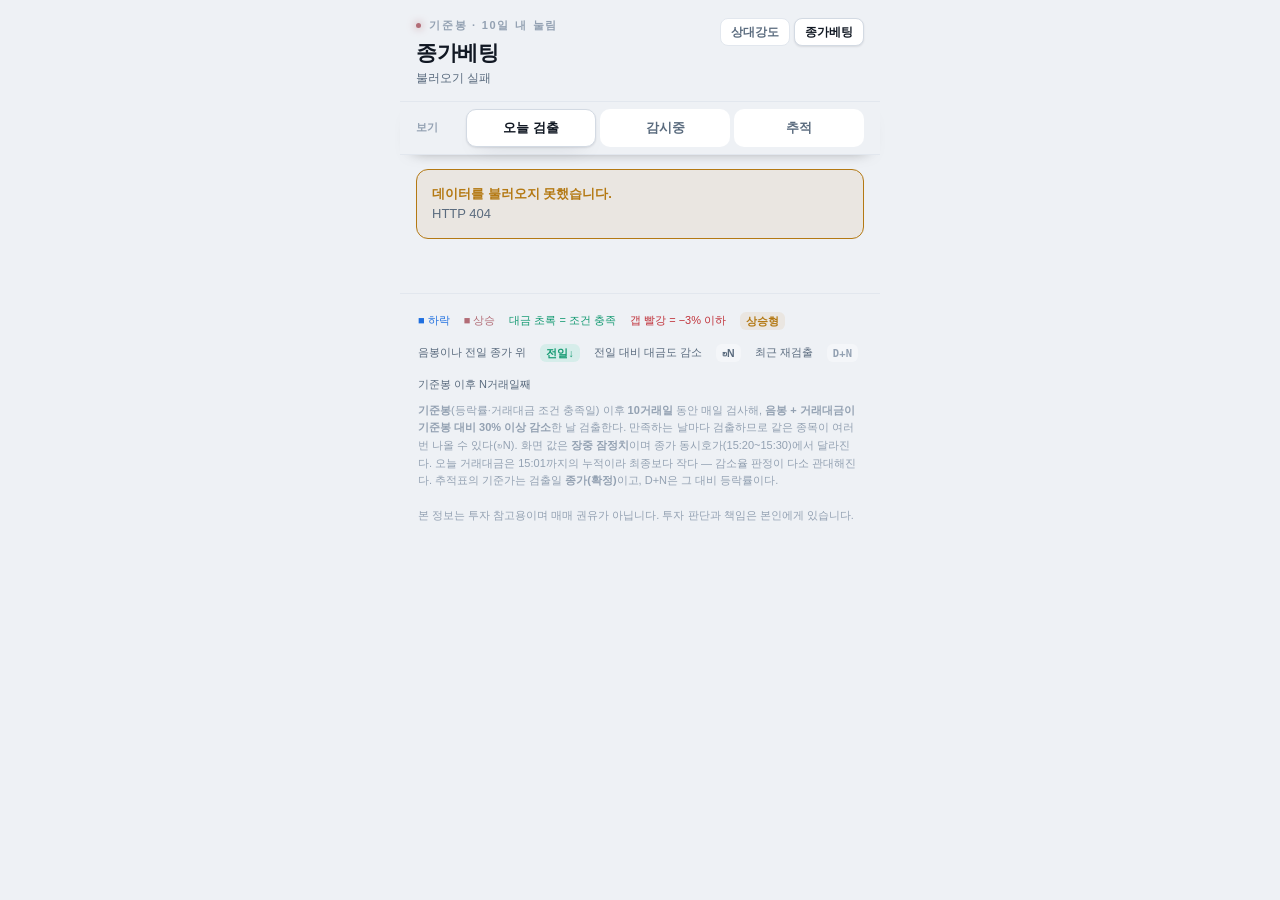
==== eunhaengnamu.html @ 90ac6cd5 "add eunhaengnamu (jongbae) page closing-bet screener dashboard: base candle -> 10-trading-day pullba" ====
<!doctype html>
<html lang="ko">
<head>
<meta charset="utf-8">
<meta name="viewport" content="width=device-width,initial-scale=1,viewport-fit=cover">
<meta name="color-scheme" content="dark light">
<title>종가베팅</title>
<link rel="icon" href="data:image/svg+xml,<svg xmlns=%22http://www.w3.org/2000/svg%22 viewBox=%220 0 100 100%22><text y=%22.9em%22 font-size=%2290%22>🌳</text></svg>">
<!-- style.css 는 상대강도와 공유하는 기본 테마 — 읽기만 하고 수정하지 않는다.
     이 페이지 전용 규칙은 eunhaengnamu.css 에만 넣는다 (완전 독립 원칙). -->
<link rel="stylesheet" href="style.css">
<link rel="stylesheet" href="eunhaengnamu.css">
</head>
<body>
<div class="wrap">
  <header>
    <div class="hrow">
      <div class="htitle">
        <div class="eyebrow"><span class="dot"></span>기준봉 · 10일 내 눌림</div>
        <h1>종가베팅</h1>
        <div class="meta" id="meta">불러오는 중…</div>
      </div>
      <nav class="pagenav" aria-label="페이지 선택">
        <a href="./">상대강도</a>
        <a class="on" href="./eunhaengnamu.html" aria-current="page">종가베팅</a>
      </nav>
    </div>
    <div class="prov" id="prov" hidden></div>
    <div class="stats" id="stats"></div>
  </header>

  <div class="controls">
    <div class="seg" id="tabSeg" role="tablist">
      <span class="glabel">보기</span>
      <button type="button" data-tab="picks" aria-selected="true">오늘 검출</button>
      <button type="button" data-tab="watch" aria-selected="false">감시중</button>
      <button type="button" data-tab="track" aria-selected="false">추적</button>
    </div>
  </div>

  <main>
    <div class="notice" id="notice" hidden></div>
    <div class="lead" id="lead" hidden></div>
    <ul id="list"></ul>
    <div id="watchWrap" hidden>
      <div class="lead" id="watchLead"></div>
      <ul id="watchList"></ul>
    </div>
    <div id="trackWrap" hidden>
      <div class="lead" id="trackLead"></div>
      <div class="tscroll"><table class="track" id="track"></table></div>
    </div>
  </main>

  <footer>
    <div class="leg">
      <span style="color:var(--down)">■ 하락</span>
      <span style="color:var(--up)">■ 상승</span>
      <span style="color:var(--new)">대금 초록 = 조건 충족</span>
      <span style="color:var(--loss)">갭 빨강 = −3% 이하</span>
      <span class="chip rb">상승형</span> 음봉이나 전일 종가 위
      <span class="chip pv">전일↓</span> 전일 대비 대금도 감소
      <span class="chip rep">↻N</span> 최근 재검출
      <span class="chip dn">D+N</span> 기준봉 이후 N거래일째
    </div>
    <b>기준봉</b>(등락률·거래대금 조건 충족일) 이후 <b>10거래일</b> 동안 매일 검사해,
    <b>음봉 + 거래대금이 기준봉 대비 30% 이상 감소</b>한 날 검출한다. 만족하는 날마다
    검출하므로 같은 종목이 여러 번 나올 수 있다(↻N).
    화면 값은 <b>장중 잠정치</b>이며 종가 동시호가(15:20~15:30)에서 달라진다.
    오늘 거래대금은 15:01까지의 누적이라 최종보다 작다 — 감소율 판정이 다소 관대해진다.
    추적표의 기준가는 검출일 <b>종가(확정)</b>이고, D+N은 그 대비 등락률이다.
    <br><br>본 정보는 투자 참고용이며 매매 권유가 아닙니다. 투자 판단과 책임은 본인에게 있습니다.
  </footer>
</div>
<script src="eunhaengnamu.js"></script>
</body>
</html>
---- style.css ----
/* 코스피200 상대강도 대시보드 — 모바일 우선, 다크 기본·라이트 자동 */
:root{
  --bg:#0e1218; --surface:#161c25; --surface-2:#1e2733; --raised:#232e3c;
  --border:#26303d; --border-2:#313e4f;
  --text:#e7edf5; --dim:#94a3b6; --faint:#5f6f82;
  --up:#d69ba1; --up-dim:#d69ba130; --up-track:#d69ba122;
  --down:#3b93ff; --down-dim:#3b93ff33; --down-track:#3b93ff24;
  --gold:#e3a63c; --gold-dim:#e3a63c1f;
  --new:#2ecc9a;
  --loss:#e0565e; --loss-dim:#e0565e26;
  --shadow:0 1px 0 #ffffff08 inset, 0 8px 24px -12px #000000cc;
  --mono:"SF Mono",ui-monospace,"Menlo","Consolas",monospace;
  --sans:-apple-system,BlinkMacSystemFont,"Apple SD Gothic Neo","Malgun Gothic","Noto Sans KR","Segoe UI",sans-serif;
}
@media (prefers-color-scheme:light){
  :root{
    --bg:#eef1f5; --surface:#ffffff; --surface-2:#f4f6f9; --raised:#ffffff;
    --border:#e2e7ee; --border-2:#d3dae3;
    --text:#111823; --dim:#5a6b7e; --faint:#93a1b2;
    --up:#b26c76; --up-dim:#b26c7622; --up-track:#b26c761a;
    --down:#1f6fe0; --down-dim:#1f6fe022; --down-track:#1f6fe016;
    --gold:#b47913; --gold-dim:#b4791316;
    --new:#149a72;
    --loss:#c03038; --loss-dim:#c0303818;
    --shadow:0 1px 2px #1118231a, 0 10px 24px -14px #11182333;
  }
}
*{box-sizing:border-box;margin:0;padding:0}
body{background:var(--bg);color:var(--text);font-family:var(--sans);
  -webkit-font-smoothing:antialiased;line-height:1.4;
  font-variant-numeric:tabular-nums}
.num{font-variant-numeric:tabular-nums;font-feature-settings:"tnum" 1}
.wrap{max-width:480px;margin:0 auto;min-height:100vh;
  background:var(--bg);position:relative}
a{color:inherit;text-decoration:none}
[hidden]{display:none!important}

/* header */
header{background:var(--bg);
  padding:18px 16px 14px;border-bottom:1px solid var(--border)}
/* 제목(좌) + 페이지 전환(우) — 좌우 분할이라 링크가 늘어도 절대 겹치지 않는다 */
.hrow{display:flex;align-items:flex-start;gap:10px}
.htitle{flex:1;min-width:0}
/* 페이지 전환 — 링크가 늘면 우측에서 줄바꿈되며 아래로 자란다 */
.pagenav{flex:none;display:flex;flex-wrap:wrap;justify-content:flex-end;gap:4px;
  max-width:50%}
.pagenav a{font-size:11.5px;font-weight:700;padding:5px 10px;border-radius:8px;
  border:1px solid var(--border);background:var(--surface);color:var(--dim);
  white-space:nowrap;transition:background .12s,color .12s,border-color .12s}
.pagenav a:hover{background:var(--raised);color:var(--text)}
.pagenav a.on{background:var(--raised);color:var(--text);border-color:var(--border-2);
  box-shadow:var(--shadow)}
.pagenav a:focus-visible{outline:2px solid var(--gold);outline-offset:2px}
.eyebrow{font-size:11px;letter-spacing:.16em;text-transform:uppercase;
  color:var(--faint);font-weight:700;display:flex;gap:8px;align-items:center}
.eyebrow .dot{width:5px;height:5px;border-radius:50%;background:var(--up);
  box-shadow:0 0 8px var(--up)}
h1{font-size:21px;font-weight:800;letter-spacing:-.02em;margin:5px 0 2px}
.meta{font-size:12px;color:var(--dim)}
.stats{display:grid;grid-template-columns:repeat(auto-fit,minmax(0,1fr));
  gap:6px;margin-top:13px}  /* 창 개수만큼 균등 분할 — 항상 1줄 (3창 대응) */
.stats:empty{display:none}
.stat{background:var(--surface);border:1px solid var(--border);
  border-radius:12px;padding:9px 10px;position:relative;overflow:hidden}
.stat .k{font-size:10.5px;color:var(--dim);font-weight:600;letter-spacing:.02em;
  white-space:nowrap;overflow:hidden;text-overflow:ellipsis}
.stat .v{font-size:19px;font-weight:800;letter-spacing:-.02em;margin-top:2px;
  white-space:nowrap}
.stat .cap{font-size:10px;color:var(--faint);margin-top:1px;white-space:nowrap;
  overflow:hidden;text-overflow:ellipsis}
.stat.down .v{color:var(--down)} .stat.up .v{color:var(--up)}

/* controls — 헤더는 스크롤되고 버튼은 상단 고정 */
.controls{position:sticky;top:0;z-index:16;background:var(--bg);
  border-bottom:1px solid var(--border);
  box-shadow:0 8px 16px -14px #00000099;padding-bottom:7px}
.seg{display:flex;gap:4px;padding:7px 16px 0;align-items:center}
.seg .glabel{flex:0 0 46px;font-size:10.5px;font-weight:700;color:var(--faint);
  letter-spacing:.02em}
.seg button{flex:1;appearance:none;border:1px solid transparent;
  background:var(--surface);color:var(--dim);font-family:inherit;
  font-size:13px;font-weight:700;padding:9px 4px;border-radius:10px;
  cursor:pointer;transition:background .15s,color .15s,border-color .15s}
.seg.dir button[aria-selected="true"]{background:var(--raised)}
.seg.dir button[data-d="강세"][aria-selected="true"]{color:var(--up);border-color:var(--up-dim)}
.seg.dir button[data-d="약세"][aria-selected="true"]{color:var(--down);border-color:var(--down-dim)}
.seg button[aria-selected="true"]{background:var(--raised);color:var(--text);
  border-color:var(--border-2);box-shadow:var(--shadow)}

/* 상태 안내 (휴장·지연·오류·로딩 실패) */
.notice{margin:14px 16px;padding:14px 15px;border:1px solid var(--border);
  border-radius:12px;background:var(--surface);color:var(--dim);
  font-size:13px;line-height:1.55}
.notice b{color:var(--text)}
.notice.warn{border-color:var(--gold);background:var(--gold-dim)}
.notice.warn b{color:var(--gold)}

/* list — 시세표형 줄 리스트 (카드 없음, 얇은 구분선) */
main{padding:0 0 40px}
.lead{display:flex;justify-content:space-between;align-items:baseline;gap:8px;
  padding:11px 16px 9px;color:var(--dim);font-size:12px;
  background:var(--surface-2);border-bottom:1px solid var(--border)}
.lead b{color:var(--text);font-weight:700;font-size:13px}
.lead .hint{font-size:10.5px;color:var(--faint);text-align:right;flex:none}
.sortbar{display:flex;gap:5px;align-items:center;padding:8px 16px;
  border-bottom:1px solid var(--border)}
.sortbar:empty{display:none}
.sortbar .lab{color:var(--faint);font-weight:700;font-size:11px;margin-right:2px}
.sortbar button{appearance:none;border:1px solid var(--border);background:var(--surface);
  color:var(--dim);font-family:inherit;font-size:11.5px;font-weight:700;
  padding:5px 11px;border-radius:8px;cursor:pointer;transition:background .12s,color .12s}
.sortbar button[aria-selected="true"]{background:var(--raised);color:var(--text);
  border-color:var(--border-2)}
ul{list-style:none;display:block}
.row{display:block;padding:9px 16px 8px;position:relative;
  border-bottom:1px solid var(--border);transition:background .12s}
.row:hover,.row:active{background:var(--surface)}
.row .top{display:flex;align-items:center;gap:9px}
.rank{font-family:var(--mono);font-size:12px;color:var(--faint);
  font-weight:600;width:18px;text-align:right;flex:none}
.rank.tier{color:var(--gold)}
.name{font-weight:700;font-size:15px;letter-spacing:-.01em;
  overflow:hidden;text-overflow:ellipsis;white-space:nowrap;flex:1;min-width:0}
.name .code{font-family:var(--mono);font-size:11px;color:var(--faint);
  font-weight:500;margin-left:5px}
.chips{display:flex;gap:4px;flex:none}
.chip{font-size:10.5px;font-weight:700;padding:2px 6px;border-radius:6px;
  letter-spacing:.01em;white-space:nowrap;line-height:1.35}
.chip.fire{background:var(--gold-dim);color:var(--gold)}
.chip.v{background:var(--surface-2);color:var(--dim)}
.chip.star{background:var(--surface-2);color:var(--gold)}
.chip.new{background:#2ecc9a1f;color:var(--new)}
.chip.loss{background:var(--loss-dim);color:var(--loss)}
.metrics{display:flex;align-items:baseline;gap:12px;margin:5px 0 3px;
  padding-left:27px}
.rs{font-size:18px;font-weight:800;letter-spacing:-.02em;font-variant-numeric:tabular-nums}
.rs.p{color:var(--up)} .rs.n{color:var(--down)} .rs.none{color:var(--faint)}
.rs .u{font-size:11px;font-weight:600;color:var(--faint);margin-left:1px}
.sub2{font-size:12px;color:var(--dim);font-variant-numeric:tabular-nums}
/* 재무 서브라인 (2026-07-23) — 흐린 소형, 신고가 근접(-5% 이내)은 금색 */
.fund{display:flex;gap:10px;padding-left:27px;margin:2px 0 3px;
  font-size:11px;color:var(--faint);font-variant-numeric:tabular-nums;white-space:nowrap}
.fund b{font-weight:600;color:var(--dim)}
.fund .hot{color:var(--gold);font-weight:700}
.fund .neg{color:var(--loss);font-weight:600}
.bar{height:3px;border-radius:2px;margin:5px 0 0 27px;overflow:hidden;
  background:var(--surface-2)}
.bar i{display:block;height:100%;border-radius:2px}
.bar i.p{background:linear-gradient(90deg,var(--up-track),var(--up))}
.bar i.n{background:linear-gradient(90deg,var(--down-track),var(--down))}
.bar i.g{background:linear-gradient(90deg,var(--gold-dim),var(--gold))}
/* tier row — 거래대금·일자·돌파 고정 컬럼 정렬 */
.top .rs{flex:none;font-size:14px}
.tierrow .big{font-size:16px;font-weight:800;color:var(--gold);
  letter-spacing:-.02em;white-space:nowrap}
.tierrow .metrics{display:grid;grid-template-columns:116px 66px auto;
  column-gap:8px;align-items:baseline;padding-left:27px;margin:4px 0 3px}
.tierrow .metrics .sub2{white-space:nowrap;overflow:hidden;text-overflow:ellipsis}
.brk{color:var(--gold);font-weight:700}
.empty{text-align:center;color:var(--faint);padding:28px;font-size:13px}

footer{padding:18px 18px calc(24px + env(safe-area-inset-bottom));
  color:var(--faint);font-size:11px;line-height:1.6;border-top:1px solid var(--border)}
footer .leg{display:flex;gap:14px;flex-wrap:wrap;margin-bottom:8px;color:var(--dim)}
footer .leg span{white-space:nowrap}
@media (prefers-reduced-motion:reduce){*{transition:none!important}}
---- eunhaengnamu.css ----
/* 종가베팅 전용 규칙.
   style.css(상대강도와 공유하는 기본 테마)는 수정하지 않는다 — 완전 독립 원칙.
   여기에는 style.css 에 없는 것만 넣는다. */

/* 잠정 배지 — 종가 미확정 상태가 화면에서 사라지면 안 된다 (상시 노출) */
.prov{margin-top:10px;padding:7px 10px;border-radius:9px;font-size:11.5px;
  font-weight:700;letter-spacing:.01em;
  background:var(--gold-dim);color:var(--gold);border:1px solid var(--gold);
  display:flex;align-items:center;gap:6px}

/* 경고 줄 (순위 커트라인 초과, 네이버 불일치 등) */
.warns{margin:12px 16px 0;display:flex;flex-direction:column;gap:6px}
.warns:empty{display:none}
.warns div{font-size:11.5px;font-weight:600;padding:8px 11px;border-radius:9px;
  background:var(--loss-dim);color:var(--loss);border:1px solid var(--loss)}

/* 검출 행 — style.css 의 .row/.metrics 위에 얹는 서브라인 */
.dline{display:flex;gap:11px;padding-left:27px;margin:3px 0 2px;
  font-size:11.5px;color:var(--faint);font-variant-numeric:tabular-nums;
  white-space:nowrap;flex-wrap:wrap}
.dline b{font-weight:600;color:var(--dim)}
.dline .good{color:var(--new);font-weight:700}   /* 거래량 절반 이하 = 좋은 눌림 */
.dline .bad{color:var(--loss);font-weight:700}   /* 갭 −3% 이하 = 모르는 악재 의심 */

.chip.rb{background:var(--gold-dim);color:var(--gold)}   /* 상승형 음봉 */
.chip.rep{background:var(--surface-2);color:var(--dim)}  /* 재검출 */
.chip.pv{background:#2ecc9a1f;color:var(--new)}          /* 전일 대비도 감소 */
.chip.dn{background:var(--surface-2);color:var(--faint);font-family:var(--mono)}

/* 거래대금 감소 — 이 프로그램의 핵심 축이라 크게 보여준다 */
.vline{display:flex;align-items:baseline;gap:8px;padding-left:27px;margin:4px 0 2px;
  font-variant-numeric:tabular-nums}
.vline .big{font-size:15px;font-weight:800;letter-spacing:-.02em;color:var(--new)}
.vline .big.miss{color:var(--faint)}
.vline .cap{font-size:11.5px;color:var(--faint)}
.vline .cap b{font-weight:600;color:var(--dim)}

/* 감시중 행 — 아직 조건을 못 맞춘 종목 */
.wrow{display:block;padding:9px 16px 8px;border-bottom:1px solid var(--border)}
.wrow:hover{background:var(--surface)}
.wrow .top{display:flex;align-items:center;gap:9px}
.wrow .miss{display:flex;gap:4px;flex-wrap:wrap;padding-left:27px;margin-top:4px}
.wrow .miss span{font-size:10.5px;font-weight:700;padding:2px 7px;border-radius:6px;
  background:var(--loss-dim);color:var(--loss);white-space:nowrap}
.wrow .miss span.ok{background:#2ecc9a1f;color:var(--new)}

/* 추적 표 — 가로 스크롤은 표 자신에게만. 본문이 가로로 밀리면 안 된다. */
.tscroll{overflow-x:auto;-webkit-overflow-scrolling:touch;
  border-bottom:1px solid var(--border)}
table.track{border-collapse:collapse;font-size:11.5px;
  font-variant-numeric:tabular-nums;white-space:nowrap;min-width:100%}
table.track th,table.track td{padding:7px 9px;text-align:right;
  border-bottom:1px solid var(--border)}
table.track thead th{position:sticky;top:0;background:var(--surface-2);
  color:var(--faint);font-weight:700;font-size:10.5px;z-index:1}
table.track th.l,table.track td.l{text-align:left}
table.track td.nm{font-weight:700;color:var(--text);max-width:110px;
  overflow:hidden;text-overflow:ellipsis}
table.track td.nm .code{font-family:var(--mono);font-size:10px;color:var(--faint);
  font-weight:500;margin-left:4px}
table.track td.dt{font-family:var(--mono);color:var(--faint);font-size:10.5px}
table.track tbody tr:hover{background:var(--surface)}
table.track .p{color:var(--up);font-weight:700}
table.track .n{color:var(--down);font-weight:700}
table.track .z{color:var(--faint)}
/* 기준가·D+1 갭은 판단의 핵심이라 세로 구분선으로 묶어 준다 */
table.track .sep{border-left:1px solid var(--border-2)}
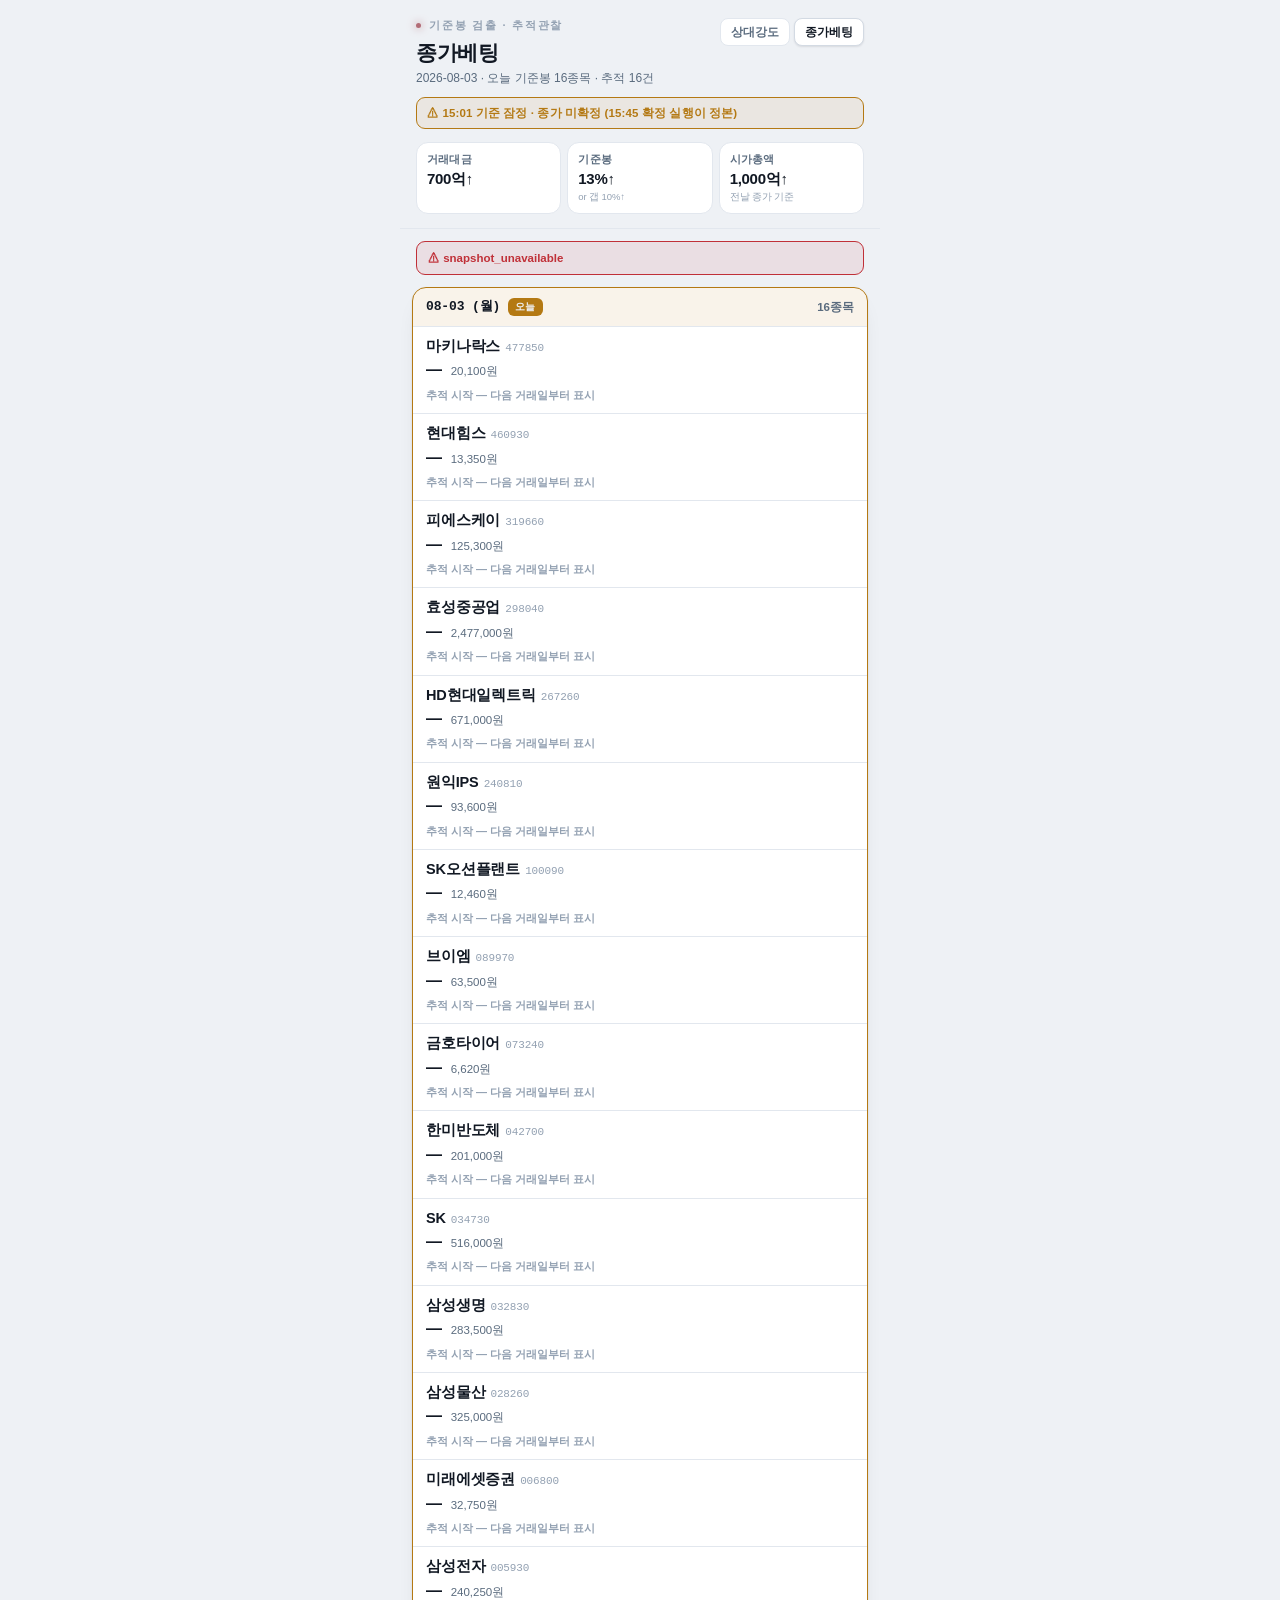
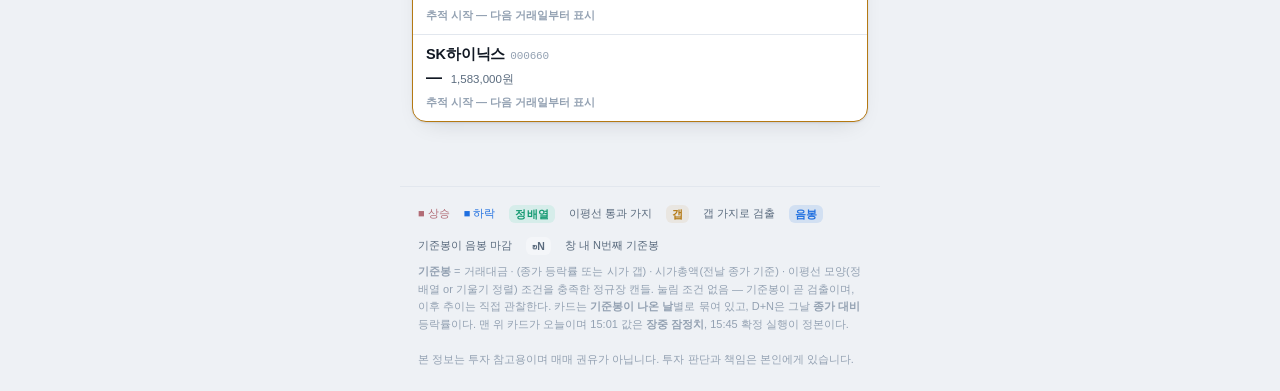
==== commit 801c386a: "feat(eunhaengnamu): v2 — date cards, no external links The screener dropped the pullback-watch stage" ====
--- a/eunhaengnamu.html
+++ b/eunhaengnamu.html
@@ -16,7 +16,7 @@
   <header>
     <div class="hrow">
       <div class="htitle">
-        <div class="eyebrow"><span class="dot"></span>기준봉 · 10일 내 눌림</div>
+        <div class="eyebrow"><span class="dot"></span>기준봉 검출 · 추적관찰</div>
         <h1>종가베팅</h1>
         <div class="meta" id="meta">불러오는 중…</div>
       </div>
@@ -29,46 +29,26 @@
     <div class="stats" id="stats"></div>
   </header>
 
-  <div class="controls">
-    <div class="seg" id="tabSeg" role="tablist">
-      <span class="glabel">보기</span>
-      <button type="button" data-tab="picks" aria-selected="true">오늘 검출</button>
-      <button type="button" data-tab="watch" aria-selected="false">감시중</button>
-      <button type="button" data-tab="track" aria-selected="false">추적</button>
-    </div>
-  </div>
-
   <main>
+    <div class="warns" id="warns"></div>
     <div class="notice" id="notice" hidden></div>
-    <div class="lead" id="lead" hidden></div>
-    <ul id="list"></ul>
-    <div id="watchWrap" hidden>
-      <div class="lead" id="watchLead"></div>
-      <ul id="watchList"></ul>
-    </div>
-    <div id="trackWrap" hidden>
-      <div class="lead" id="trackLead"></div>
-      <div class="tscroll"><table class="track" id="track"></table></div>
-    </div>
+    <div id="cards"></div>
   </main>
 
   <footer>
     <div class="leg">
+      <span style="color:var(--up)">■ 상승</span>
       <span style="color:var(--down)">■ 하락</span>
-      <span style="color:var(--up)">■ 상승</span>
-      <span style="color:var(--new)">대금 초록 = 조건 충족</span>
-      <span style="color:var(--loss)">갭 빨강 = −3% 이하</span>
-      <span class="chip rb">상승형</span> 음봉이나 전일 종가 위
-      <span class="chip pv">전일↓</span> 전일 대비 대금도 감소
-      <span class="chip rep">↻N</span> 최근 재검출
-      <span class="chip dn">D+N</span> 기준봉 이후 N거래일째
+      <span class="chip pv">정배열</span> 이평선 통과 가지
+      <span class="chip rb">갭</span> 갭 가지로 검출
+      <span class="chip dn">음봉</span> 기준봉이 음봉 마감
+      <span class="chip rep">↻N</span> 창 내 N번째 기준봉
     </div>
-    <b>기준봉</b>(등락률·거래대금 조건 충족일) 이후 <b>10거래일</b> 동안 매일 검사해,
-    <b>음봉 + 거래대금이 기준봉 대비 30% 이상 감소</b>한 날 검출한다. 만족하는 날마다
-    검출하므로 같은 종목이 여러 번 나올 수 있다(↻N).
-    화면 값은 <b>장중 잠정치</b>이며 종가 동시호가(15:20~15:30)에서 달라진다.
-    오늘 거래대금은 15:01까지의 누적이라 최종보다 작다 — 감소율 판정이 다소 관대해진다.
-    추적표의 기준가는 검출일 <b>종가(확정)</b>이고, D+N은 그 대비 등락률이다.
+    <b>기준봉</b> = 거래대금 · (종가 등락률 또는 시가 갭) · 시가총액(전날 종가 기준) ·
+    이평선 모양(정배열 or 기울기 정렬) 조건을 충족한 정규장 캔들.
+    눌림 조건 없음 — 기준봉이 곧 검출이며, 이후 추이는 직접 관찰한다.
+    카드는 <b>기준봉이 나온 날</b>별로 묶여 있고, D+N은 그날 <b>종가 대비</b> 등락률이다.
+    맨 위 카드가 오늘이며 15:01 값은 <b>장중 잠정치</b>, 15:45 확정 실행이 정본이다.
     <br><br>본 정보는 투자 참고용이며 매매 권유가 아닙니다. 투자 판단과 책임은 본인에게 있습니다.
   </footer>
 </div>
--- a/eunhaengnamu.css
+++ b/eunhaengnamu.css
@@ -1,67 +1,82 @@
-/* 종가베팅 전용 규칙.
+/* 종가베팅 전용 규칙 — v2 일자별 카드 (2026-08-09).
    style.css(상대강도와 공유하는 기본 테마)는 수정하지 않는다 — 완전 독립 원칙.
    여기에는 style.css 에 없는 것만 넣는다. */
 
-/* 잠정 배지 — 종가 미확정 상태가 화면에서 사라지면 안 된다 (상시 노출) */
+/* 잠정/확정 배지 — 종가 미확정 상태가 화면에서 사라지면 안 된다 (상시 노출) */
 .prov{margin-top:10px;padding:7px 10px;border-radius:9px;font-size:11.5px;
   font-weight:700;letter-spacing:.01em;
   background:var(--gold-dim);color:var(--gold);border:1px solid var(--gold);
   display:flex;align-items:center;gap:6px}
+/* 15:45 확정 실행 뒤에는 경고가 아니라 확정 표시로 바뀐다 */
+.prov.final{background:#2ecc9a1f;color:var(--new);border-color:var(--new)}
 
-/* 경고 줄 (순위 커트라인 초과, 네이버 불일치 등) */
+/* 조건 카드 — style.css 의 .stat .v 는 19px 숫자용이라 우리 문구엔 크다.
+   3칸 균등 분할이라 360px 화면에서 칸당 쓸 수 있는 폭이 85px 남짓인데
+   .stat 에 overflow:hidden, .v 에 nowrap 이 걸려 있어 넘치면 조용히 잘린다
+   (2026-08-03 실측). style.css 는 공유라 못 고치므로 여기서만 줄인다. */
+.stat .v{font-size:15px}
+.stat .cap{font-size:9.5px;letter-spacing:-.01em}
+@media (max-width:379px){
+  .stat{padding:8px 7px}
+  .stat .k{font-size:10px}
+  .stat .v{font-size:13.5px;letter-spacing:-.03em}
+}
+
+/* 경고 줄 (순위 조회 실패, 네이버 불일치 등) */
 .warns{margin:12px 16px 0;display:flex;flex-direction:column;gap:6px}
 .warns:empty{display:none}
 .warns div{font-size:11.5px;font-weight:600;padding:8px 11px;border-radius:9px;
   background:var(--loss-dim);color:var(--loss);border:1px solid var(--loss)}
 
-/* 검출 행 — style.css 의 .row/.metrics 위에 얹는 서브라인 */
-.dline{display:flex;gap:11px;padding-left:27px;margin:3px 0 2px;
-  font-size:11.5px;color:var(--faint);font-variant-numeric:tabular-nums;
-  white-space:nowrap;flex-wrap:wrap}
-.dline b{font-weight:600;color:var(--dim)}
-.dline .good{color:var(--new);font-weight:700}   /* 거래량 절반 이하 = 좋은 눌림 */
-.dline .bad{color:var(--loss);font-weight:700}   /* 갭 −3% 이하 = 모르는 악재 의심 */
+/* ── 일자별 카드 ──────────────────────────────────────────────────── */
+.daycard{margin:12px 12px 0;border:1px solid var(--border);border-radius:14px;
+  background:var(--surface);overflow:hidden;box-shadow:var(--shadow)}
+.daycard:last-child{margin-bottom:24px}
+/* 오늘 카드는 테두리로 구분 — 맨 위에 온다 */
+.daycard.today{border-color:var(--gold);background:var(--raised)}
 
-.chip.rb{background:var(--gold-dim);color:var(--gold)}   /* 상승형 음봉 */
-.chip.rep{background:var(--surface-2);color:var(--dim)}  /* 재검출 */
-.chip.pv{background:#2ecc9a1f;color:var(--new)}          /* 전일 대비도 감소 */
-.chip.dn{background:var(--surface-2);color:var(--faint);font-family:var(--mono)}
+.dhead{display:flex;align-items:center;gap:8px;padding:10px 13px;
+  background:var(--surface-2);border-bottom:1px solid var(--border)}
+.daycard.today .dhead{background:var(--gold-dim)}
+.dhead .ddate{font-family:var(--mono);font-size:13px;font-weight:700;
+  color:var(--text);letter-spacing:-.01em}
+.dhead .dtag{font-size:10px;font-weight:800;padding:2px 7px;border-radius:6px;
+  background:var(--gold);color:var(--bg);letter-spacing:.02em}
+.dhead .dcount{margin-left:auto;font-size:11.5px;font-weight:700;color:var(--dim)}
 
-/* 거래대금 감소 — 이 프로그램의 핵심 축이라 크게 보여준다 */
-.vline{display:flex;align-items:baseline;gap:8px;padding-left:27px;margin:4px 0 2px;
+.dlist{list-style:none;display:block}
+.drow{padding:9px 13px 10px;border-bottom:1px solid var(--border)}
+.drow:last-child{border-bottom:0}
+.drow .top{display:flex;align-items:center;gap:8px}
+.drow .name{font-weight:700;font-size:14.5px;letter-spacing:-.01em;flex:1;
+  min-width:0;overflow:hidden;text-overflow:ellipsis;white-space:nowrap}
+.drow .chips{display:flex;gap:4px;flex:none;flex-wrap:wrap;justify-content:flex-end}
+
+/* 기준봉 한 줄 — 등락률(큰 글씨) + 부가 지표 */
+.bline{display:flex;align-items:baseline;gap:9px;margin-top:3px;
   font-variant-numeric:tabular-nums}
-.vline .big{font-size:15px;font-weight:800;letter-spacing:-.02em;color:var(--new)}
-.vline .big.miss{color:var(--faint)}
-.vline .cap{font-size:11.5px;color:var(--faint)}
-.vline .cap b{font-weight:600;color:var(--dim)}
+.bline .rs{font-size:16px;font-weight:800;letter-spacing:-.02em;flex:none}
+.bline .sub2{font-size:11.5px;color:var(--dim);overflow:hidden;
+  text-overflow:ellipsis;white-space:nowrap}
 
-/* 감시중 행 — 아직 조건을 못 맞춘 종목 */
-.wrow{display:block;padding:9px 16px 8px;border-bottom:1px solid var(--border)}
-.wrow:hover{background:var(--surface)}
-.wrow .top{display:flex;align-items:center;gap:9px}
-.wrow .miss{display:flex;gap:4px;flex-wrap:wrap;padding-left:27px;margin-top:4px}
-.wrow .miss span{font-size:10.5px;font-weight:700;padding:2px 7px;border-radius:6px;
-  background:var(--loss-dim);color:var(--loss);white-space:nowrap}
-.wrow .miss span.ok{background:#2ecc9a1f;color:var(--new)}
+/* 이후 추이 — D+N 칩. 좁은 화면에서 줄바꿈되며 아래로 자란다 */
+.perf{display:flex;flex-wrap:wrap;gap:4px 6px;margin-top:6px;
+  font-variant-numeric:tabular-nums}
+.perf.none{font-size:11px;color:var(--faint);font-weight:600}
+.perf .pd{display:inline-flex;align-items:baseline;gap:3px;font-size:11px;
+  background:var(--surface-2);border-radius:6px;padding:2px 6px}
+.daycard.today .perf .pd{background:var(--surface)}
+.perf .pd i{font-style:normal;color:var(--faint);font-size:9.5px;font-weight:700}
+.perf .pd b{font-weight:700}
+.perf .pext{font-size:11px;color:var(--faint);margin-left:auto;
+  white-space:nowrap;align-self:center}
+.perf .p{color:var(--up)} .perf .n{color:var(--down)} .perf .z{color:var(--faint)}
 
-/* 추적 표 — 가로 스크롤은 표 자신에게만. 본문이 가로로 밀리면 안 된다. */
-.tscroll{overflow-x:auto;-webkit-overflow-scrolling:touch;
-  border-bottom:1px solid var(--border)}
-table.track{border-collapse:collapse;font-size:11.5px;
-  font-variant-numeric:tabular-nums;white-space:nowrap;min-width:100%}
-table.track th,table.track td{padding:7px 9px;text-align:right;
-  border-bottom:1px solid var(--border)}
-table.track thead th{position:sticky;top:0;background:var(--surface-2);
-  color:var(--faint);font-weight:700;font-size:10.5px;z-index:1}
-table.track th.l,table.track td.l{text-align:left}
-table.track td.nm{font-weight:700;color:var(--text);max-width:110px;
-  overflow:hidden;text-overflow:ellipsis}
-table.track td.nm .code{font-family:var(--mono);font-size:10px;color:var(--faint);
-  font-weight:500;margin-left:4px}
-table.track td.dt{font-family:var(--mono);color:var(--faint);font-size:10.5px}
-table.track tbody tr:hover{background:var(--surface)}
-table.track .p{color:var(--up);font-weight:700}
-table.track .n{color:var(--down);font-weight:700}
-table.track .z{color:var(--faint)}
-/* 기준가·D+1 갭은 판단의 핵심이라 세로 구분선으로 묶어 준다 */
-table.track .sep{border-left:1px solid var(--border-2)}
+/* 검출 배지 */
+.chip.pv{background:#2ecc9a1f;color:var(--new)}        /* 이평선 통과 가지 */
+.chip.rb{background:var(--gold-dim);color:var(--gold)} /* 갭 가지로 검출 */
+.chip.dn{background:var(--down-dim);color:var(--down)} /* 기준봉이 음봉 */
+.chip.rep{background:var(--surface-2);color:var(--dim)}
+
+.empty{text-align:center;color:var(--faint);padding:36px 24px;font-size:13px;
+  line-height:1.7}
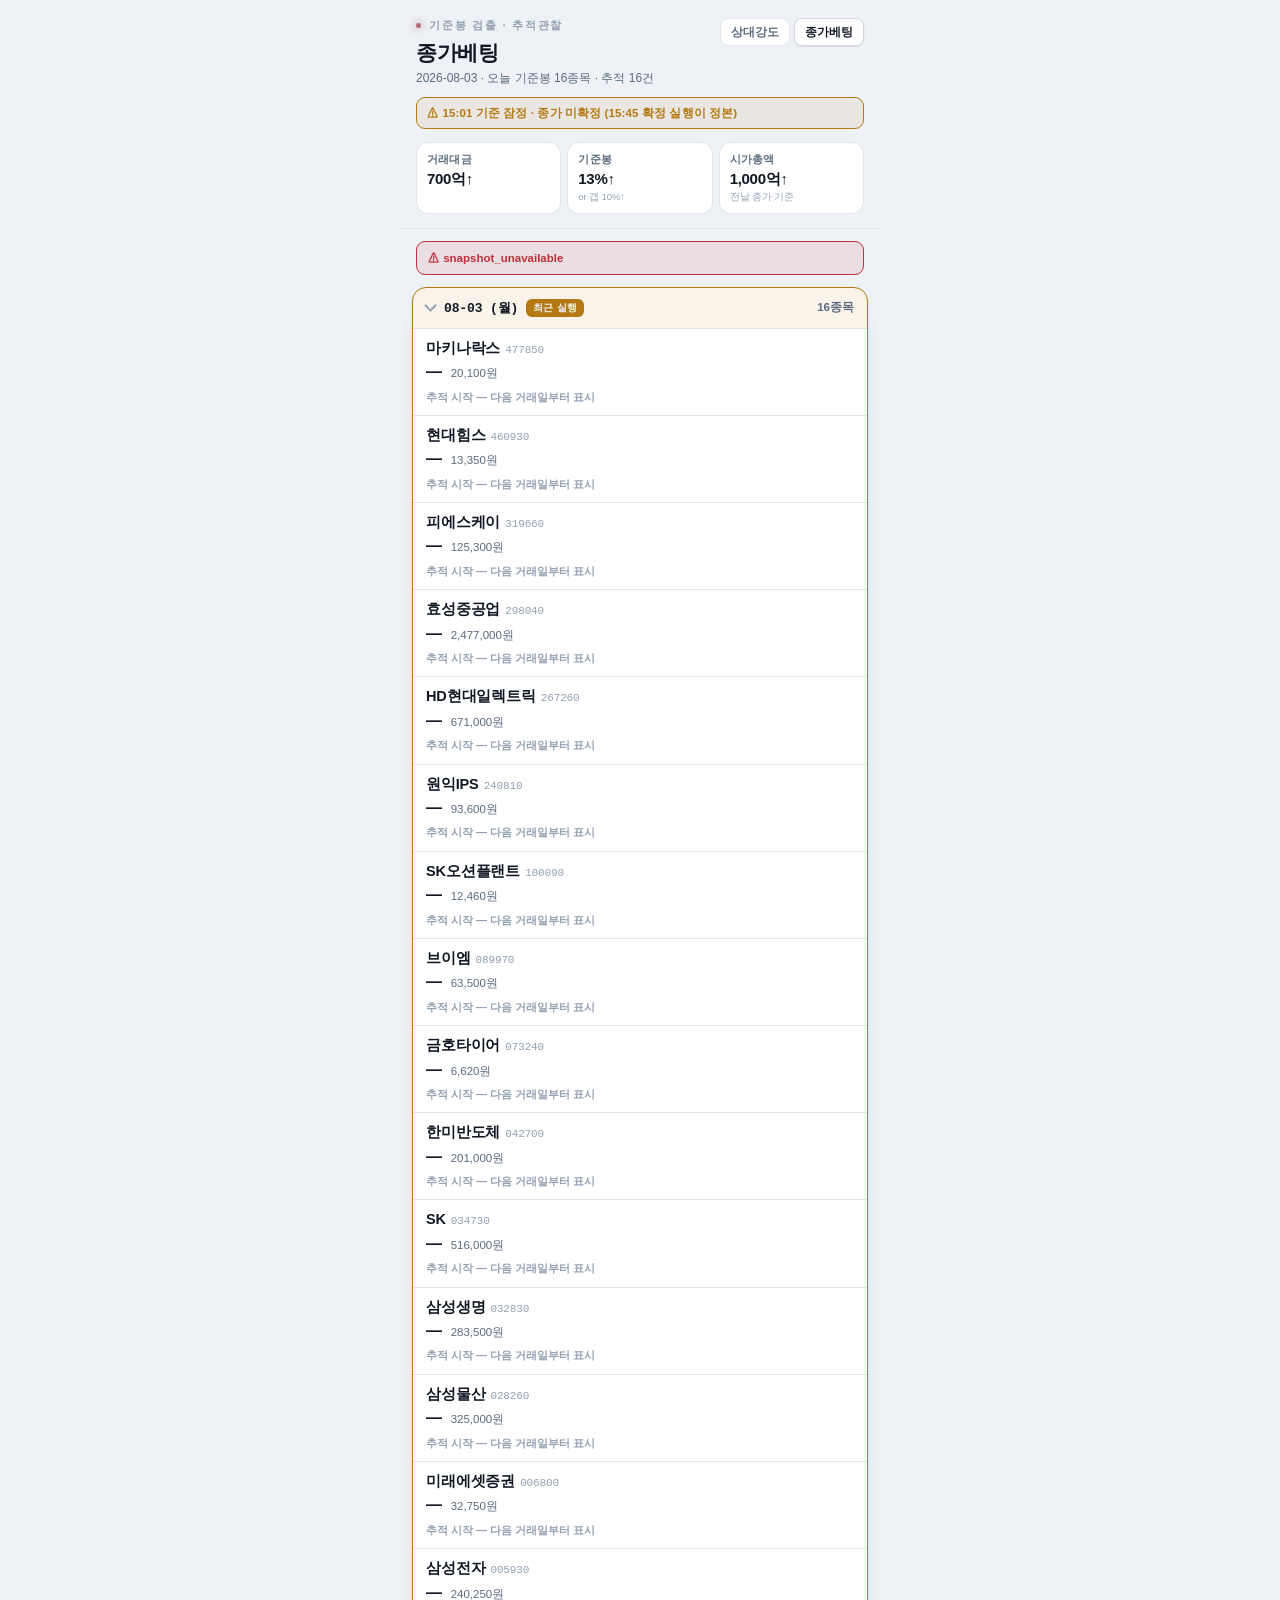
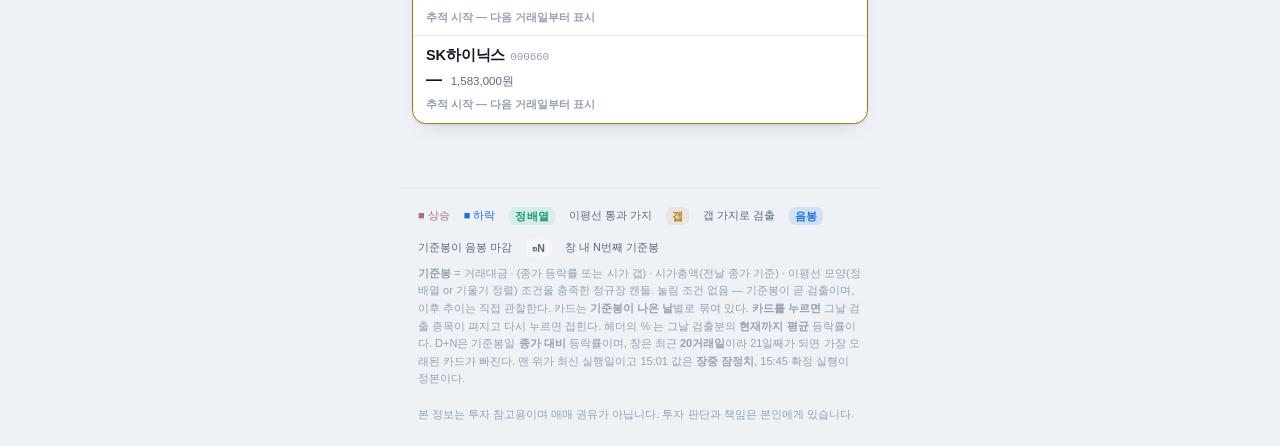
==== commit ef5ddb3d: "feat(eunhaengnamu): collapsible day cards over a 20-day window The tracking window went from 10 to 2" ====
--- a/eunhaengnamu.html
+++ b/eunhaengnamu.html
@@ -47,8 +47,11 @@
     <b>기준봉</b> = 거래대금 · (종가 등락률 또는 시가 갭) · 시가총액(전날 종가 기준) ·
     이평선 모양(정배열 or 기울기 정렬) 조건을 충족한 정규장 캔들.
     눌림 조건 없음 — 기준봉이 곧 검출이며, 이후 추이는 직접 관찰한다.
-    카드는 <b>기준봉이 나온 날</b>별로 묶여 있고, D+N은 그날 <b>종가 대비</b> 등락률이다.
-    맨 위 카드가 오늘이며 15:01 값은 <b>장중 잠정치</b>, 15:45 확정 실행이 정본이다.
+    카드는 <b>기준봉이 나온 날</b>별로 묶여 있다. <b>카드를 누르면</b> 그날 검출 종목이
+    펴지고 다시 누르면 접힌다. 헤더의 % 는 그날 검출분의 <b>현재까지 평균</b> 등락률이다.
+    D+N은 기준봉일 <b>종가 대비</b> 등락률이며, 창은 최근 <b>20거래일</b>이라
+    21일째가 되면 가장 오래된 카드가 빠진다.
+    맨 위가 최신 실행일이고 15:01 값은 <b>장중 잠정치</b>, 15:45 확정 실행이 정본이다.
     <br><br>본 정보는 투자 참고용이며 매매 권유가 아닙니다. 투자 판단과 책임은 본인에게 있습니다.
   </footer>
 </div>
--- a/eunhaengnamu.css
+++ b/eunhaengnamu.css
@@ -35,14 +35,37 @@
 /* 오늘 카드는 테두리로 구분 — 맨 위에 온다 */
 .daycard.today{border-color:var(--gold);background:var(--raised)}
 
-.dhead{display:flex;align-items:center;gap:8px;padding:10px 13px;
-  background:var(--surface-2);border-bottom:1px solid var(--border)}
+/* 카드 헤더 = 접기/펴기 버튼. 20개 카드 × 종목 10~20개라 기본은 접어 둔다. */
+.dhead{display:flex;align-items:center;gap:8px;width:100%;
+  padding:11px 13px;text-align:left;cursor:pointer;
+  appearance:none;-webkit-appearance:none;border:0;border-radius:0;
+  font-family:inherit;color:inherit;
+  background:var(--surface-2);border-bottom:1px solid var(--border);
+  transition:background .12s}
+.dhead:hover{background:var(--raised)}
+.dhead:focus-visible{outline:2px solid var(--gold);outline-offset:-2px}
 .daycard.today .dhead{background:var(--gold-dim)}
+.daycard.today .dhead:hover{background:var(--gold-dim);filter:brightness(1.15)}
+/* 접힌 카드는 아래 테두리가 필요 없다 */
+.dhead[aria-expanded="false"]{border-bottom-color:transparent}
+
+/* 펼침 표시 — 접힘 ▶ / 펼침 ▼ */
+.dchev{flex:none;width:9px;height:9px;border-right:2px solid var(--faint);
+  border-bottom:2px solid var(--faint);transform:rotate(-45deg);
+  margin:0 1px 2px 0;transition:transform .15s}
+.dhead[aria-expanded="true"] .dchev{transform:rotate(45deg);margin-bottom:4px}
+
 .dhead .ddate{font-family:var(--mono);font-size:13px;font-weight:700;
   color:var(--text);letter-spacing:-.01em}
 .dhead .dtag{font-size:10px;font-weight:800;padding:2px 7px;border-radius:6px;
   background:var(--gold);color:var(--bg);letter-spacing:.02em}
-.dhead .dcount{margin-left:auto;font-size:11.5px;font-weight:700;color:var(--dim)}
+/* 접힌 채로도 그날을 가늠할 수 있게 — 현재까지 평균 등락률 + 종목 수 */
+.dhead .dsum{margin-left:auto;display:flex;align-items:baseline;gap:8px;
+  font-variant-numeric:tabular-nums;white-space:nowrap}
+.dhead .dsum b{font-size:12.5px;font-weight:800}
+.dhead .dsum .p{color:var(--up)} .dhead .dsum .n{color:var(--down)}
+.dhead .dsum .z{color:var(--faint)}
+.dhead .dcount{font-size:11.5px;font-weight:700;color:var(--dim)}
 
 .dlist{list-style:none;display:block}
 .drow{padding:9px 13px 10px;border-bottom:1px solid var(--border)}
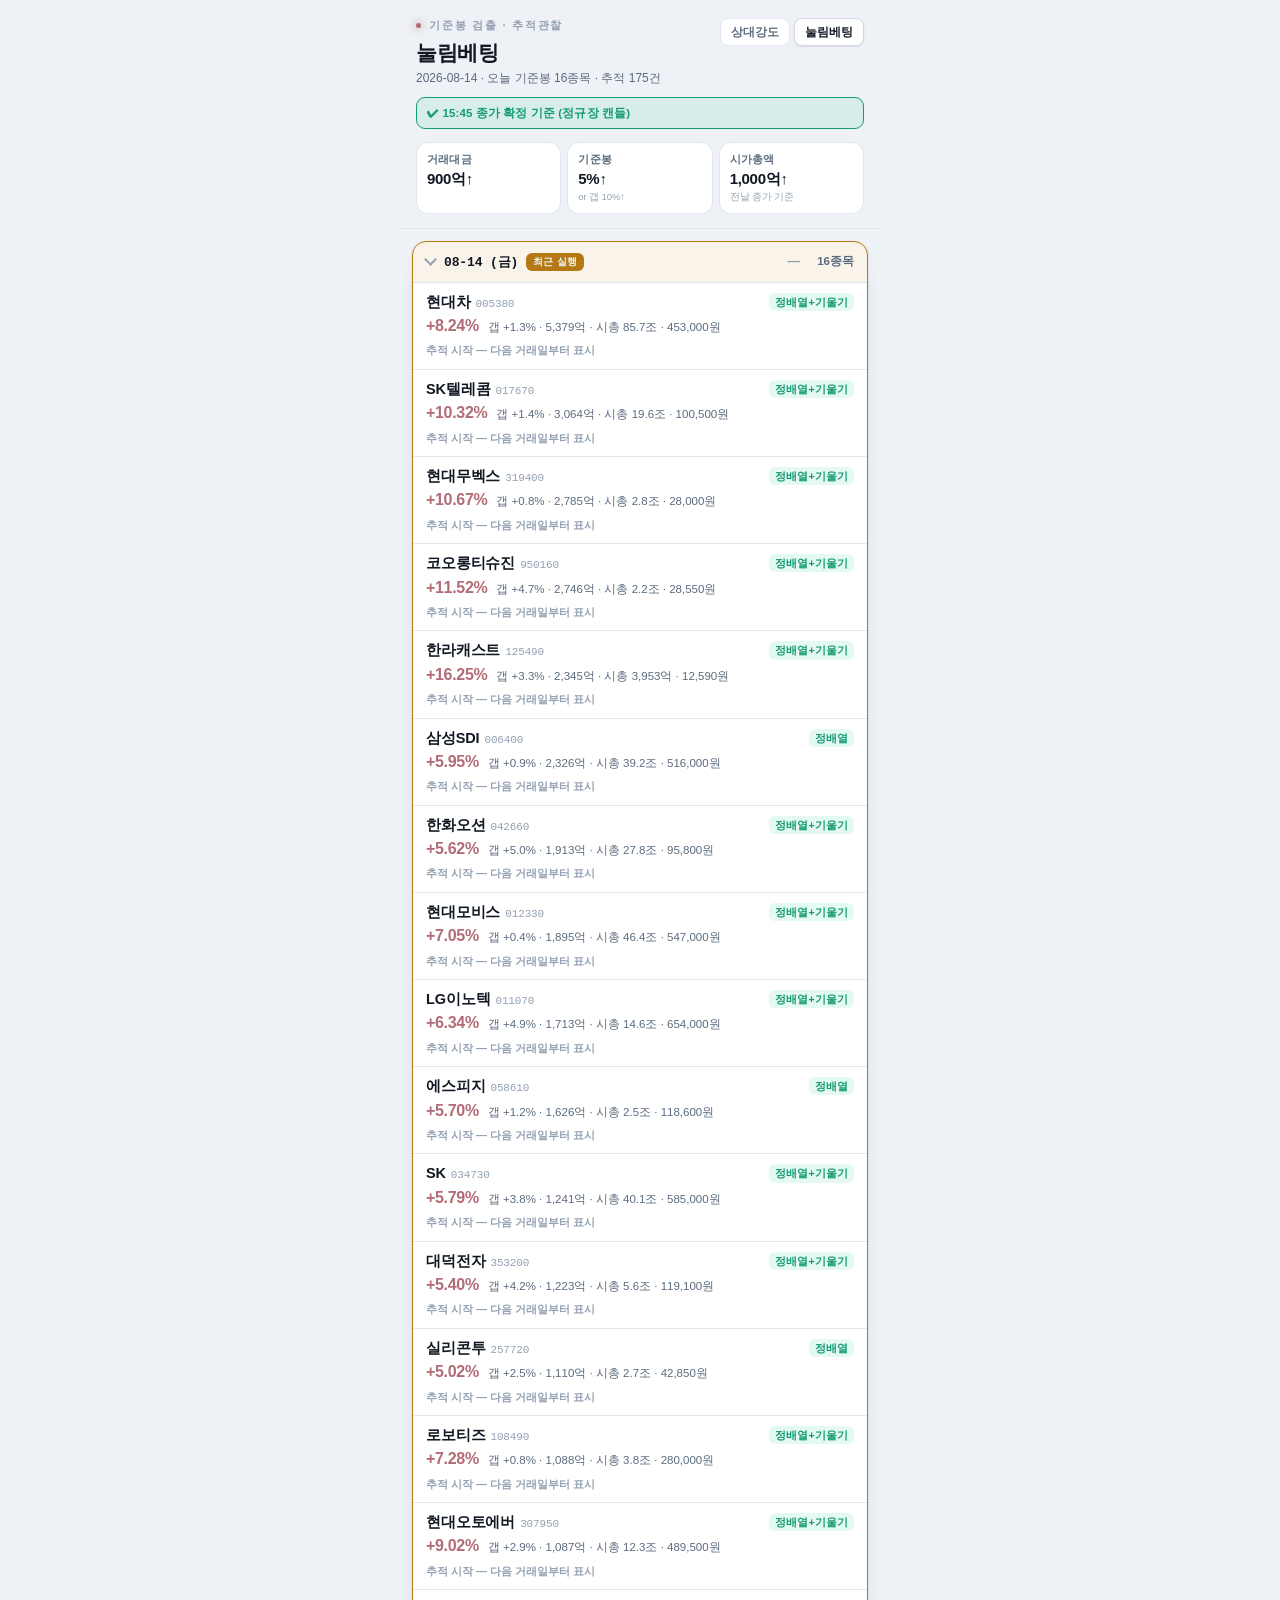
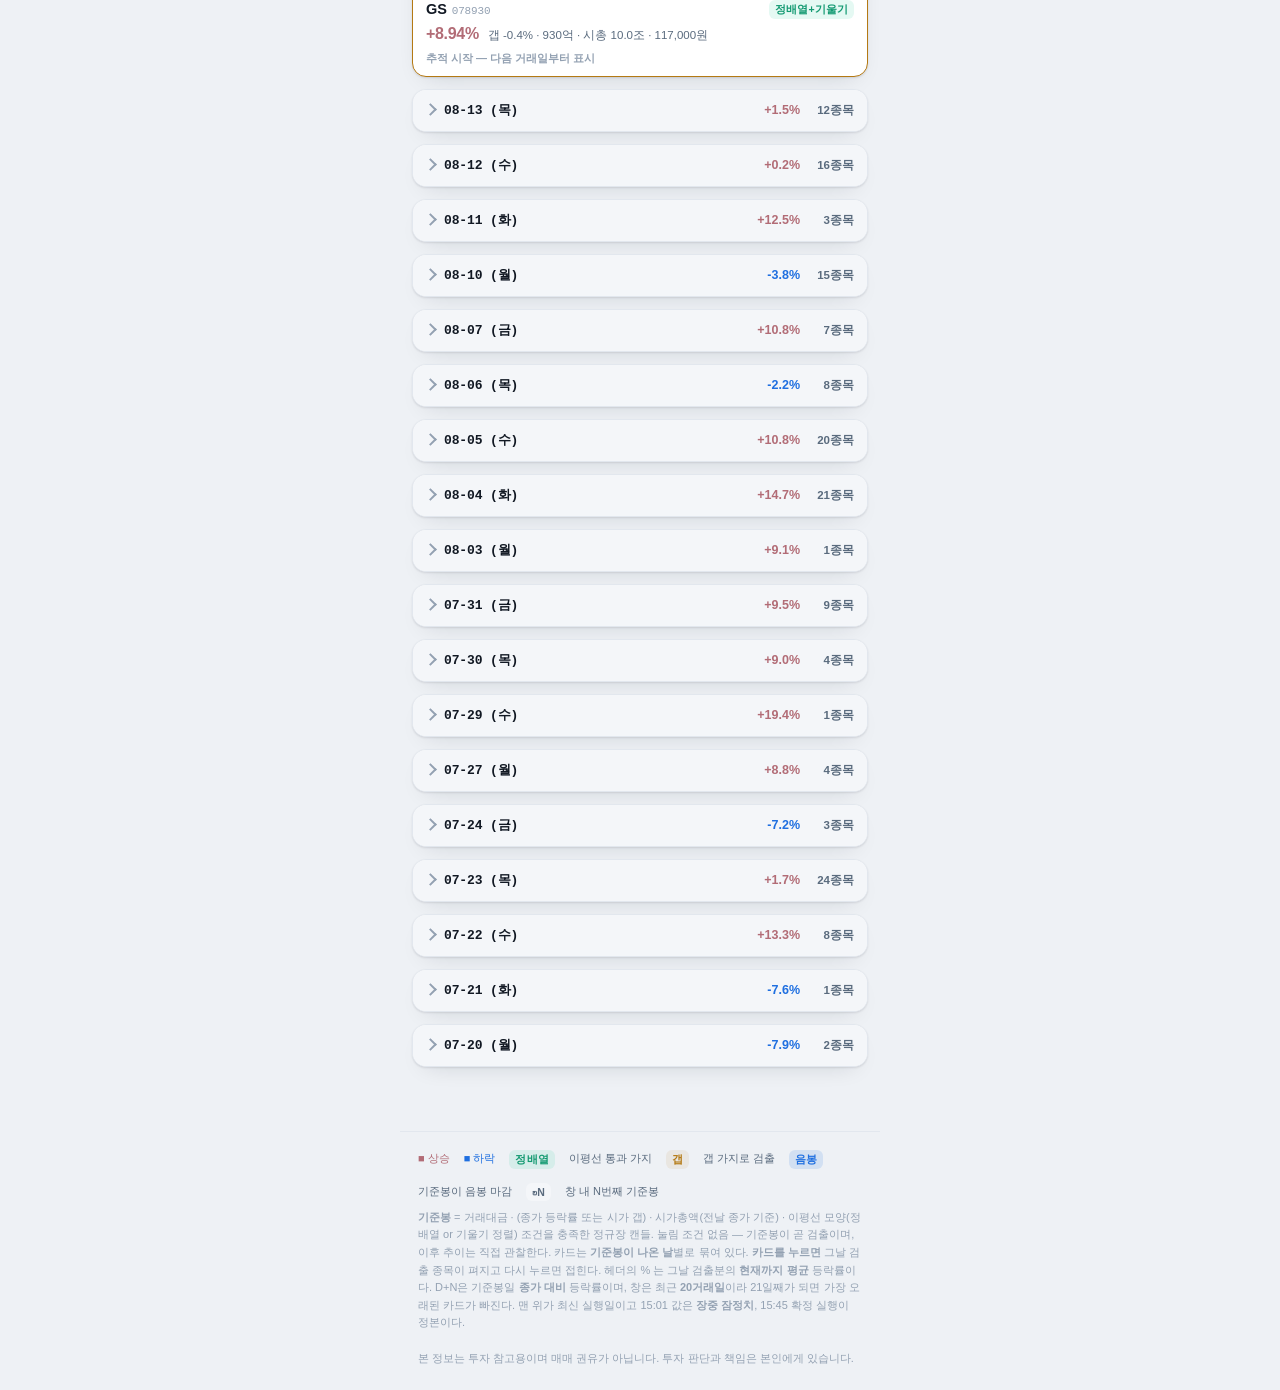
==== commit 7247d2dc: "rename: page title 종가베팅 → 눌림베팅 The program was renamed 2026-08-17; the 종가베팅 name is reserved for a f" ====
--- a/eunhaengnamu.html
+++ b/eunhaengnamu.html
@@ -4,7 +4,7 @@
 <meta charset="utf-8">
 <meta name="viewport" content="width=device-width,initial-scale=1,viewport-fit=cover">
 <meta name="color-scheme" content="dark light">
-<title>종가베팅</title>
+<title>눌림베팅</title>
 <link rel="icon" href="data:image/svg+xml,<svg xmlns=%22http://www.w3.org/2000/svg%22 viewBox=%220 0 100 100%22><text y=%22.9em%22 font-size=%2290%22>🌳</text></svg>">
 <!-- style.css 는 상대강도와 공유하는 기본 테마 — 읽기만 하고 수정하지 않는다.
      이 페이지 전용 규칙은 eunhaengnamu.css 에만 넣는다 (완전 독립 원칙). -->
@@ -17,12 +17,12 @@
     <div class="hrow">
       <div class="htitle">
         <div class="eyebrow"><span class="dot"></span>기준봉 검출 · 추적관찰</div>
-        <h1>종가베팅</h1>
+        <h1>눌림베팅</h1>
         <div class="meta" id="meta">불러오는 중…</div>
       </div>
       <nav class="pagenav" aria-label="페이지 선택">
         <a href="./">상대강도</a>
-        <a class="on" href="./eunhaengnamu.html" aria-current="page">종가베팅</a>
+        <a class="on" href="./eunhaengnamu.html" aria-current="page">눌림베팅</a>
       </nav>
     </div>
     <div class="prov" id="prov" hidden></div>
--- a/eunhaengnamu.css
+++ b/eunhaengnamu.css
@@ -1,4 +1,4 @@
-/* 종가베팅 전용 규칙 — v2 일자별 카드 (2026-08-09).
+/* 눌림베팅(구 종가베팅) 전용 규칙 — v2 일자별 카드 (2026-08-09).
    style.css(상대강도와 공유하는 기본 테마)는 수정하지 않는다 — 완전 독립 원칙.
    여기에는 style.css 에 없는 것만 넣는다. */
 
@@ -59,13 +59,20 @@
   color:var(--text);letter-spacing:-.01em}
 .dhead .dtag{font-size:10px;font-weight:800;padding:2px 7px;border-radius:6px;
   background:var(--gold);color:var(--bg);letter-spacing:.02em}
-/* 접힌 채로도 그날을 가늠할 수 있게 — 현재까지 평균 등락률 + 종목 수 */
-.dhead .dsum{margin-left:auto;display:flex;align-items:baseline;gap:8px;
-  font-variant-numeric:tabular-nums;white-space:nowrap}
-.dhead .dsum b{font-size:12.5px;font-weight:800}
+/* 접힌 채로도 그날을 가늠할 수 있게 — 현재까지 평균 등락률 + 종목 수.
+   두 값 모두 **고정폭 우측정렬**이라 카드가 바뀌어도 세로로 줄이 맞는다.
+   슬롯을 비우지 않는 이유: 값이 없다고 빼면 다음 카드의 숫자가 옆으로 밀린다. */
+.dhead .dsum{margin-left:auto;display:flex;align-items:baseline;gap:10px;
+  font-variant-numeric:tabular-nums;white-space:nowrap;flex:none}
+.dhead .dsum b{font-size:12.5px;font-weight:800;
+  min-width:54px;text-align:right}
 .dhead .dsum .p{color:var(--up)} .dhead .dsum .n{color:var(--down)}
 .dhead .dsum .z{color:var(--faint)}
-.dhead .dcount{font-size:11.5px;font-weight:700;color:var(--dim)}
+.dhead .dcount{font-size:11.5px;font-weight:700;color:var(--dim);
+  min-width:44px;text-align:right}
+/* 날짜는 늘어나고 배지는 고정 — 숫자 열이 밀리지 않게 */
+.dhead .ddate{flex:none}
+.dhead .dtag{flex:none}
 
 .dlist{list-style:none;display:block}
 .drow{padding:9px 13px 10px;border-bottom:1px solid var(--border)}
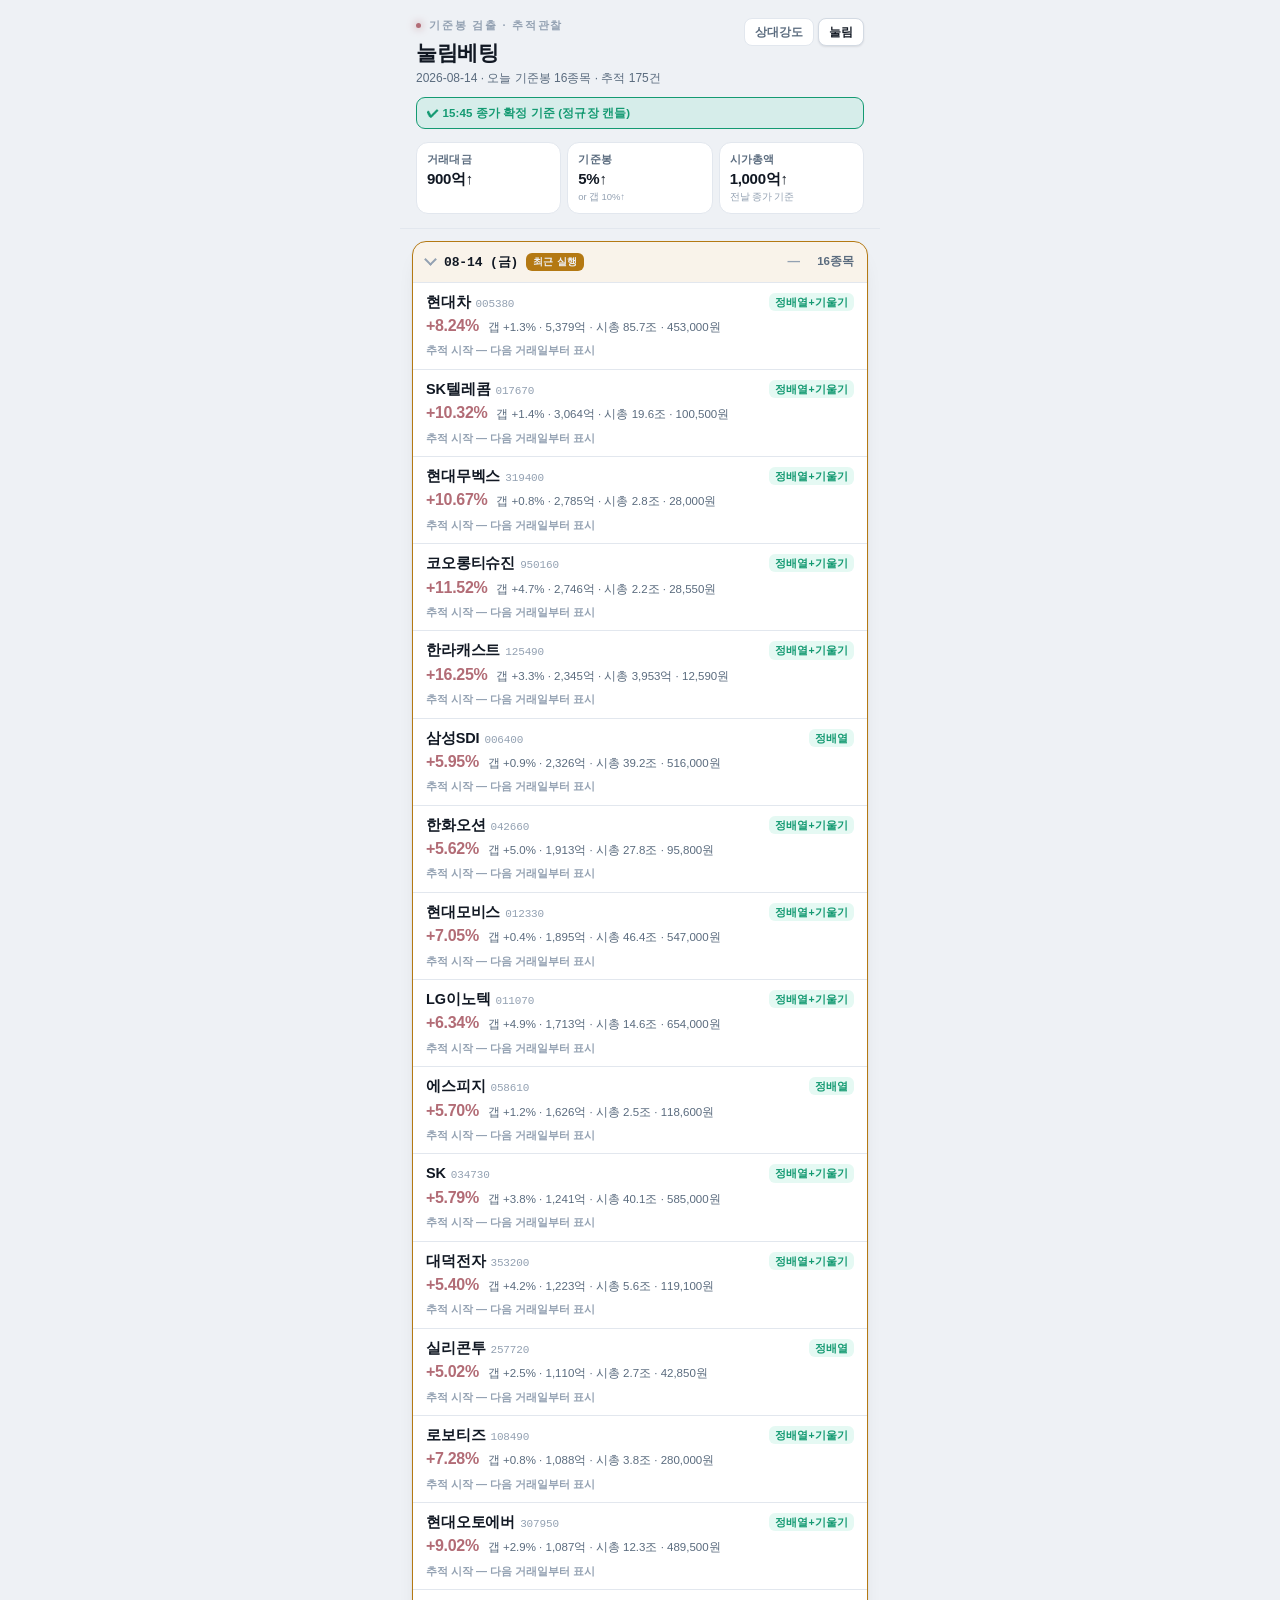
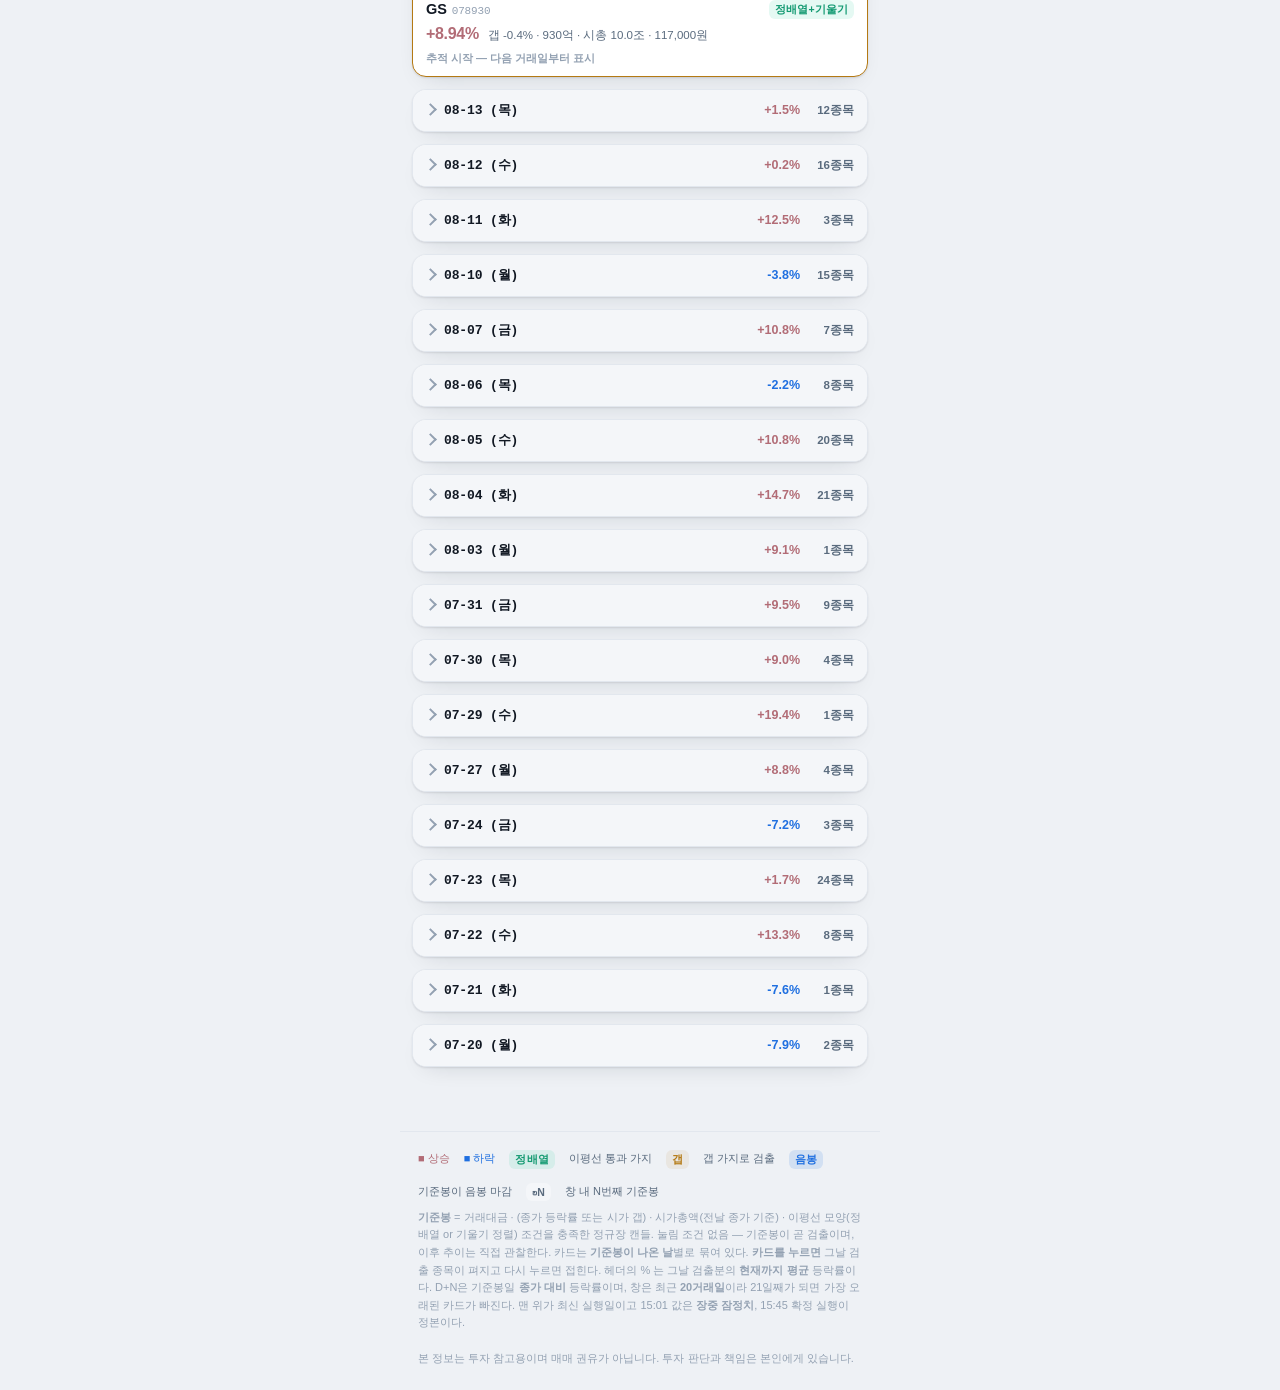
==== commit f8f128da: "nav: self tab label 눌림베팅 -> 눌림 (user directive via RS session; matches index.html a9e4c5f)" ====
--- a/eunhaengnamu.html
+++ b/eunhaengnamu.html
@@ -20,9 +20,12 @@
         <h1>눌림베팅</h1>
         <div class="meta" id="meta">불러오는 중…</div>
       </div>
+      <!-- 내비 버튼 라벨은 짧게 "눌림" — 사용자 지시(2026-08-17, 상대강도 세션 경유).
+           index.html 쪽 링크도 "눌림"이다. 새 종가베팅 페이지가 생기면 버튼이
+           3개가 되므로 짧은 라벨로 통일. 페이지 제목(h1·title)은 눌림베팅 유지. -->
       <nav class="pagenav" aria-label="페이지 선택">
         <a href="./">상대강도</a>
-        <a class="on" href="./eunhaengnamu.html" aria-current="page">눌림베팅</a>
+        <a class="on" href="./eunhaengnamu.html" aria-current="page">눌림</a>
       </nav>
     </div>
     <div class="prov" id="prov" hidden></div>
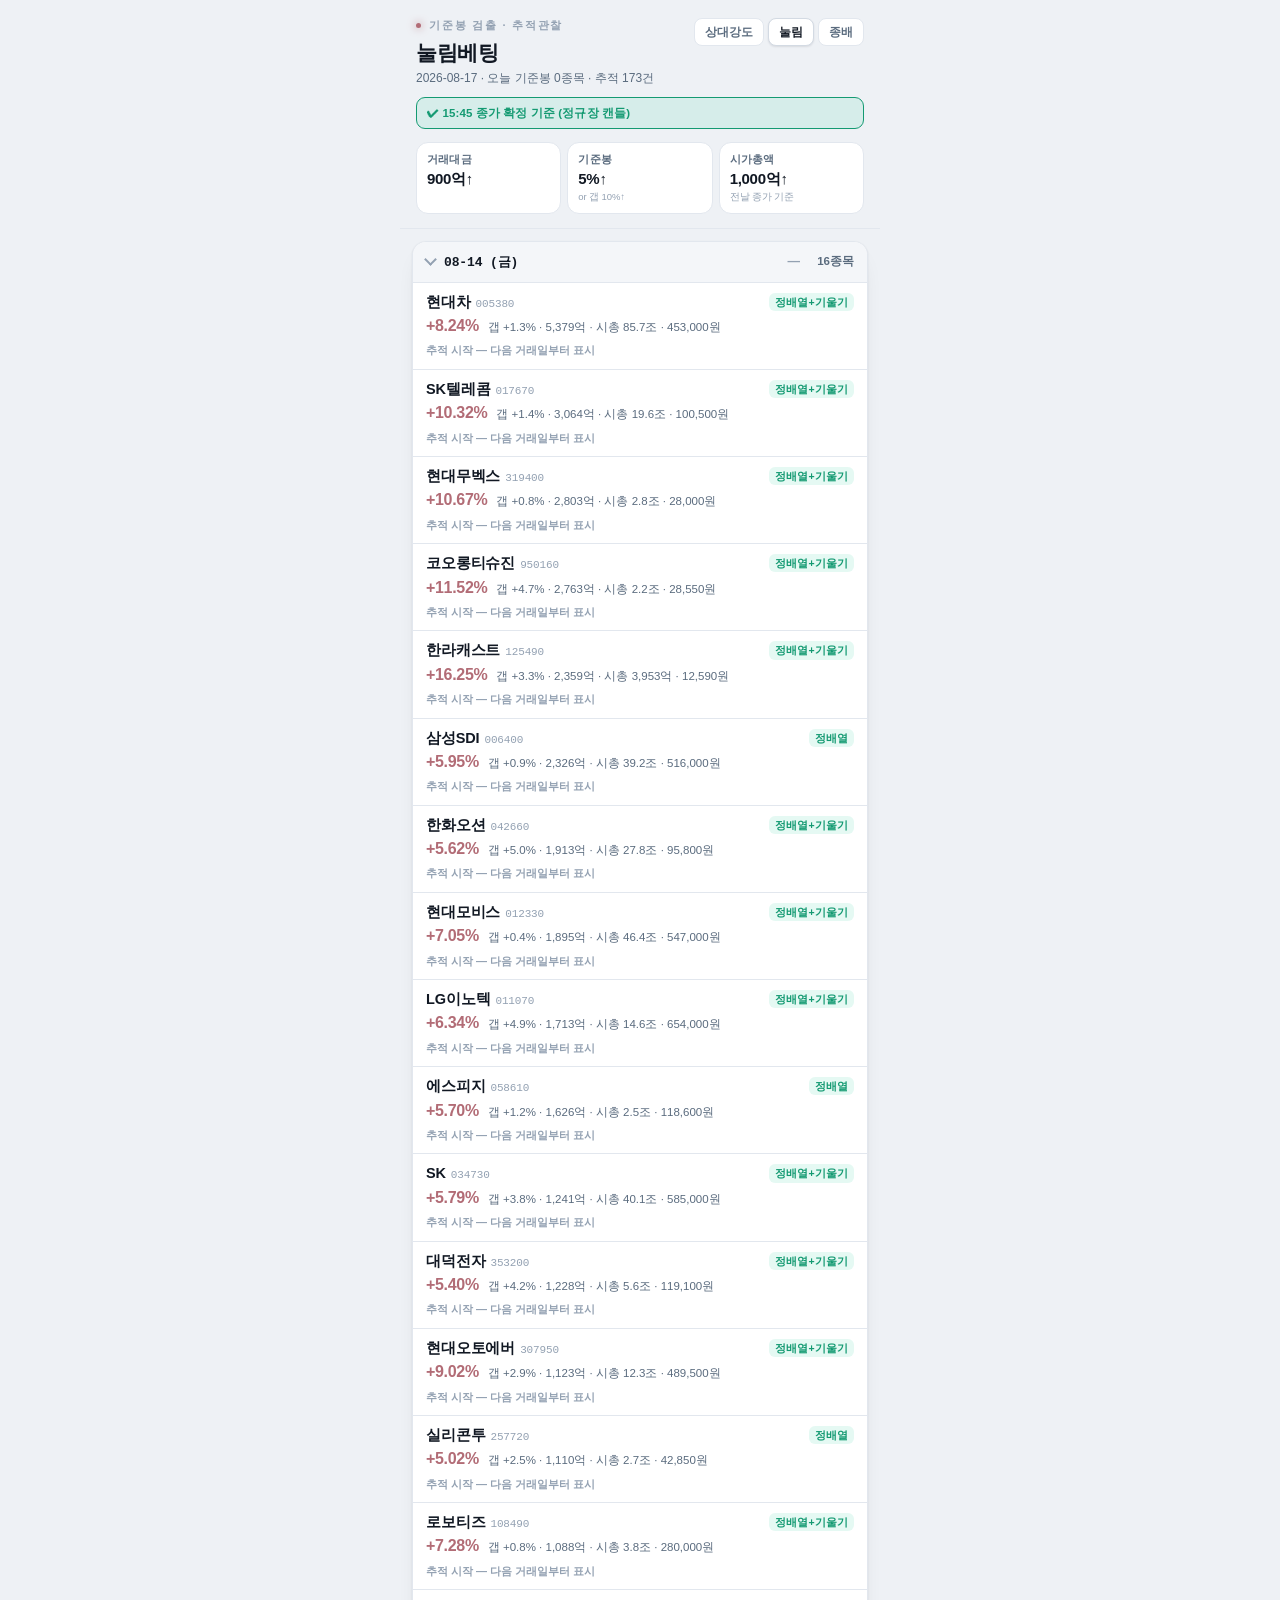
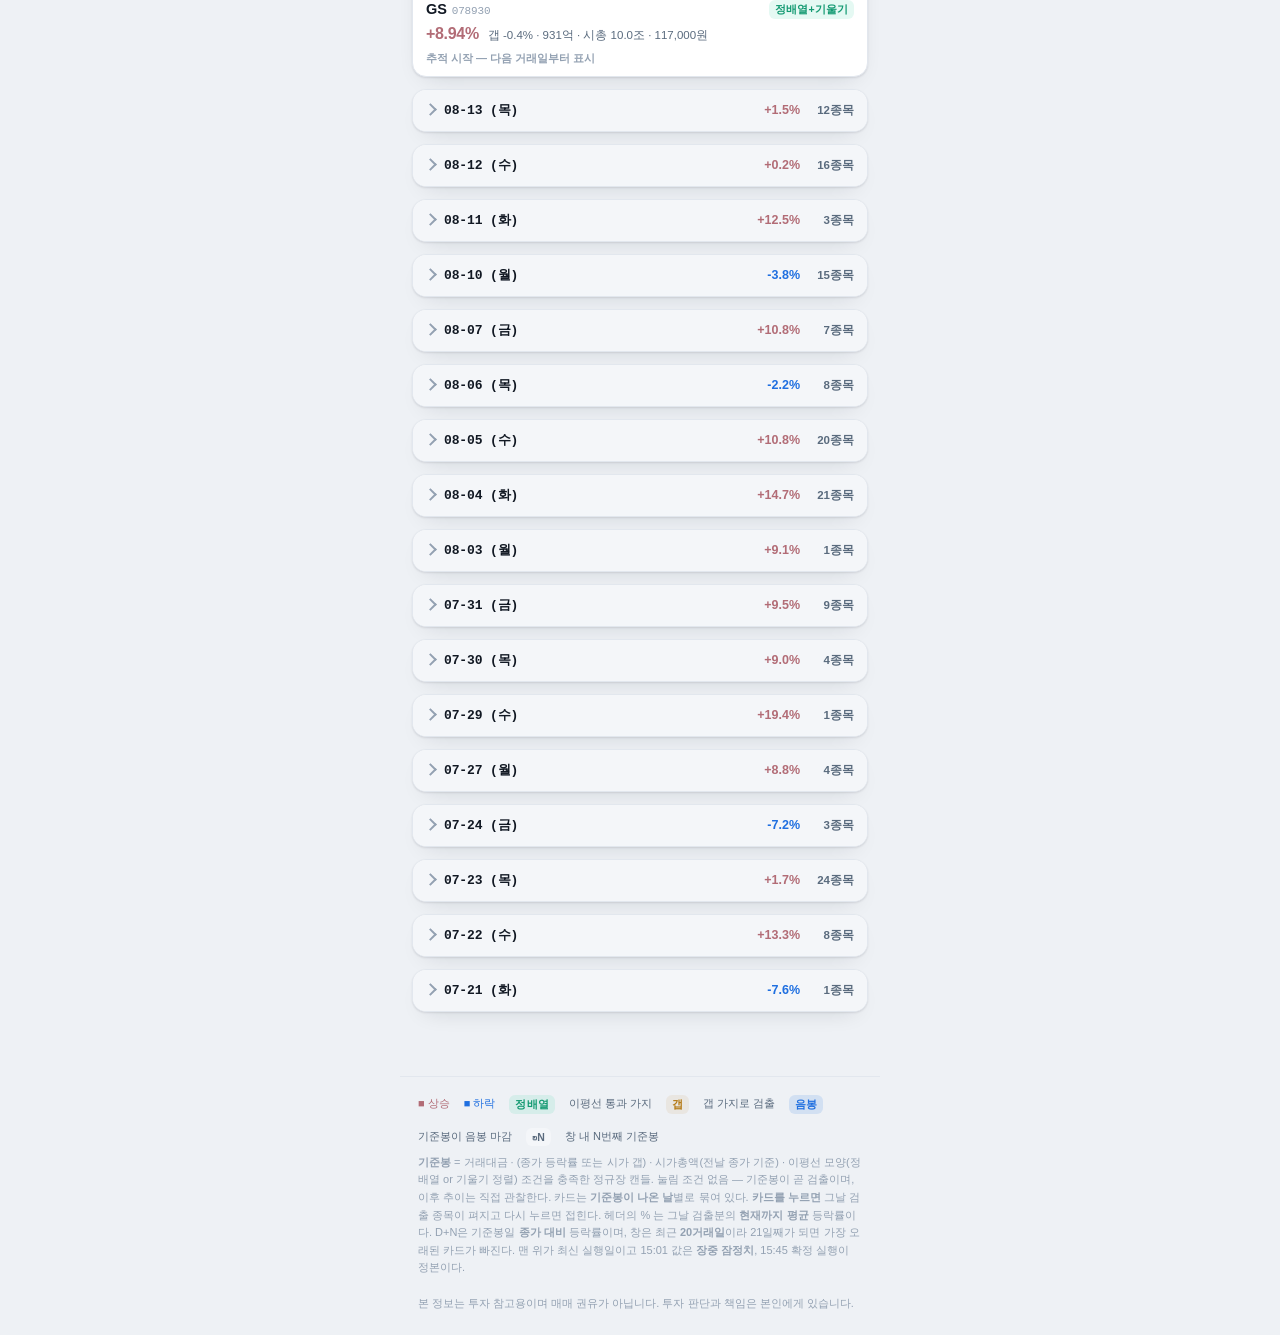
==== commit 21162f42: "nav: add 종배 button (jongbae.html is live, verified 200)" ====
--- a/eunhaengnamu.html
+++ b/eunhaengnamu.html
@@ -26,6 +26,7 @@
       <nav class="pagenav" aria-label="페이지 선택">
         <a href="./">상대강도</a>
         <a class="on" href="./eunhaengnamu.html" aria-current="page">눌림</a>
+        <a href="./jongbae.html">종배</a>
       </nav>
     </div>
     <div class="prov" id="prov" hidden></div>
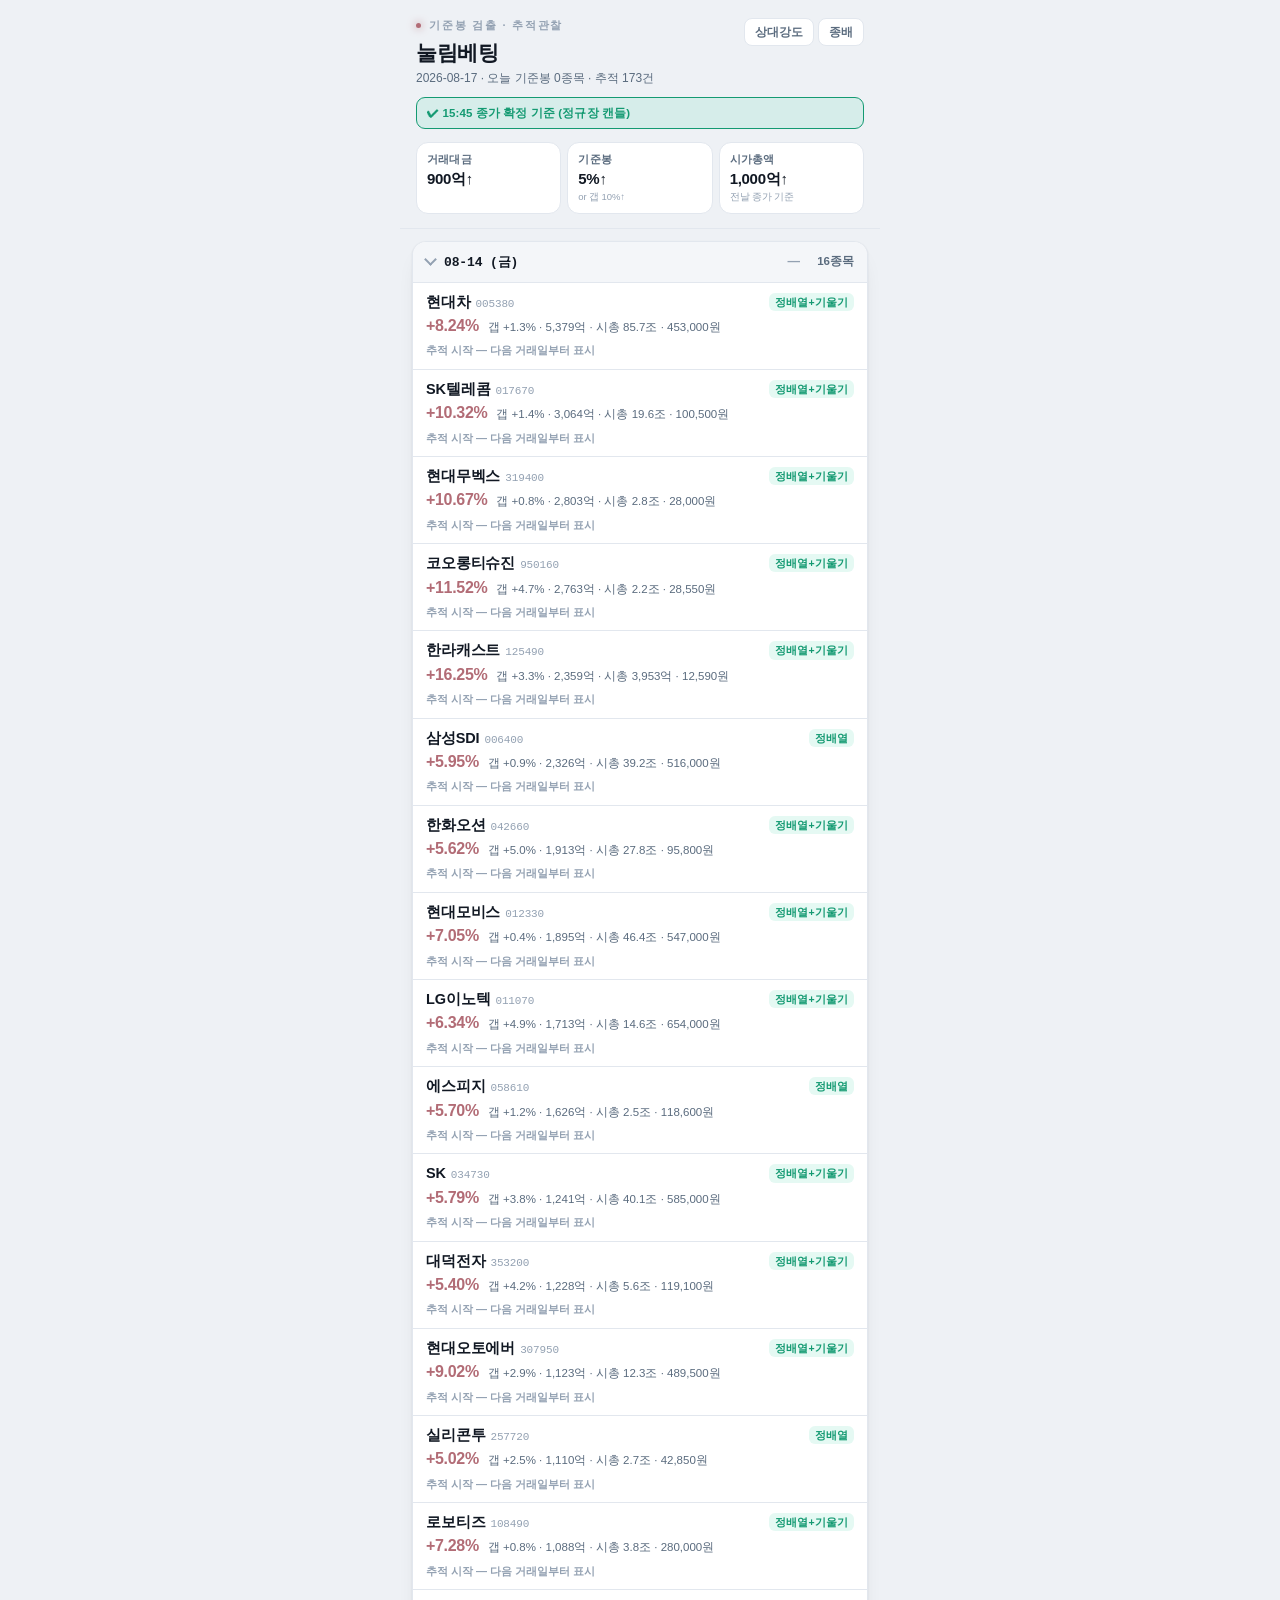
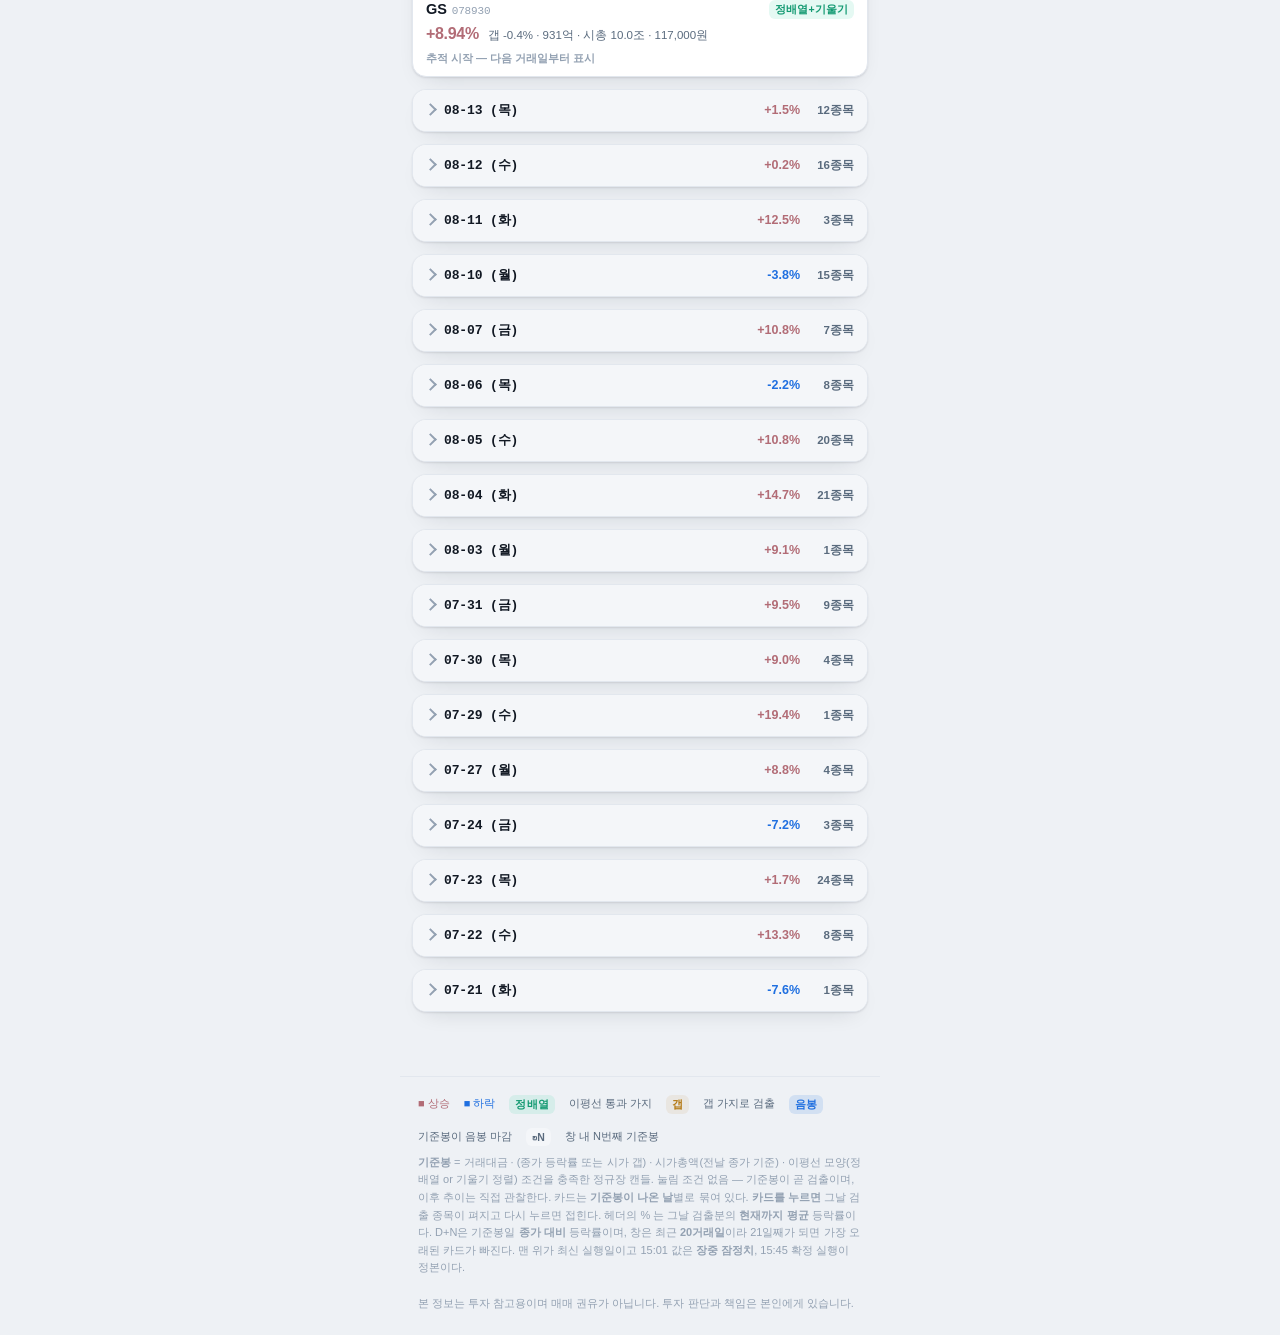
==== commit 721d7fbf: "nav: drop our own button from the nav Per the RS session's request (docs/내비_자기버튼제거_요청.md): the h1 al" ====
--- a/eunhaengnamu.html
+++ b/eunhaengnamu.html
@@ -20,12 +20,13 @@
         <h1>눌림베팅</h1>
         <div class="meta" id="meta">불러오는 중…</div>
       </div>
-      <!-- 내비 버튼 라벨은 짧게 "눌림" — 사용자 지시(2026-08-17, 상대강도 세션 경유).
-           index.html 쪽 링크도 "눌림"이다. 새 종가베팅 페이지가 생기면 버튼이
-           3개가 되므로 짧은 라벨로 통일. 페이지 제목(h1·title)은 눌림베팅 유지. -->
-      <nav class="pagenav" aria-label="페이지 선택">
+      <!-- 내비는 **다른 페이지로 가는 링크만** 둔다 — 자기 버튼은 넣지 않는다
+           (사용자 지시 2026-08-17: "자신의 페이지에 자신의 버튼은 필요없어").
+           현재 위치는 위 h1 이 이미 알려주고, 페이지가 늘수록 자리만 차지한다
+           (상대강도 실측: 360px 3버튼 → 2줄, 자기 버튼 제거 시 1줄).
+           라벨은 짧게 — 눌림/종배. 페이지 제목(h1·title)은 눌림베팅 유지. -->
+      <nav class="pagenav" aria-label="다른 페이지">
         <a href="./">상대강도</a>
-        <a class="on" href="./eunhaengnamu.html" aria-current="page">눌림</a>
         <a href="./jongbae.html">종배</a>
       </nav>
     </div>
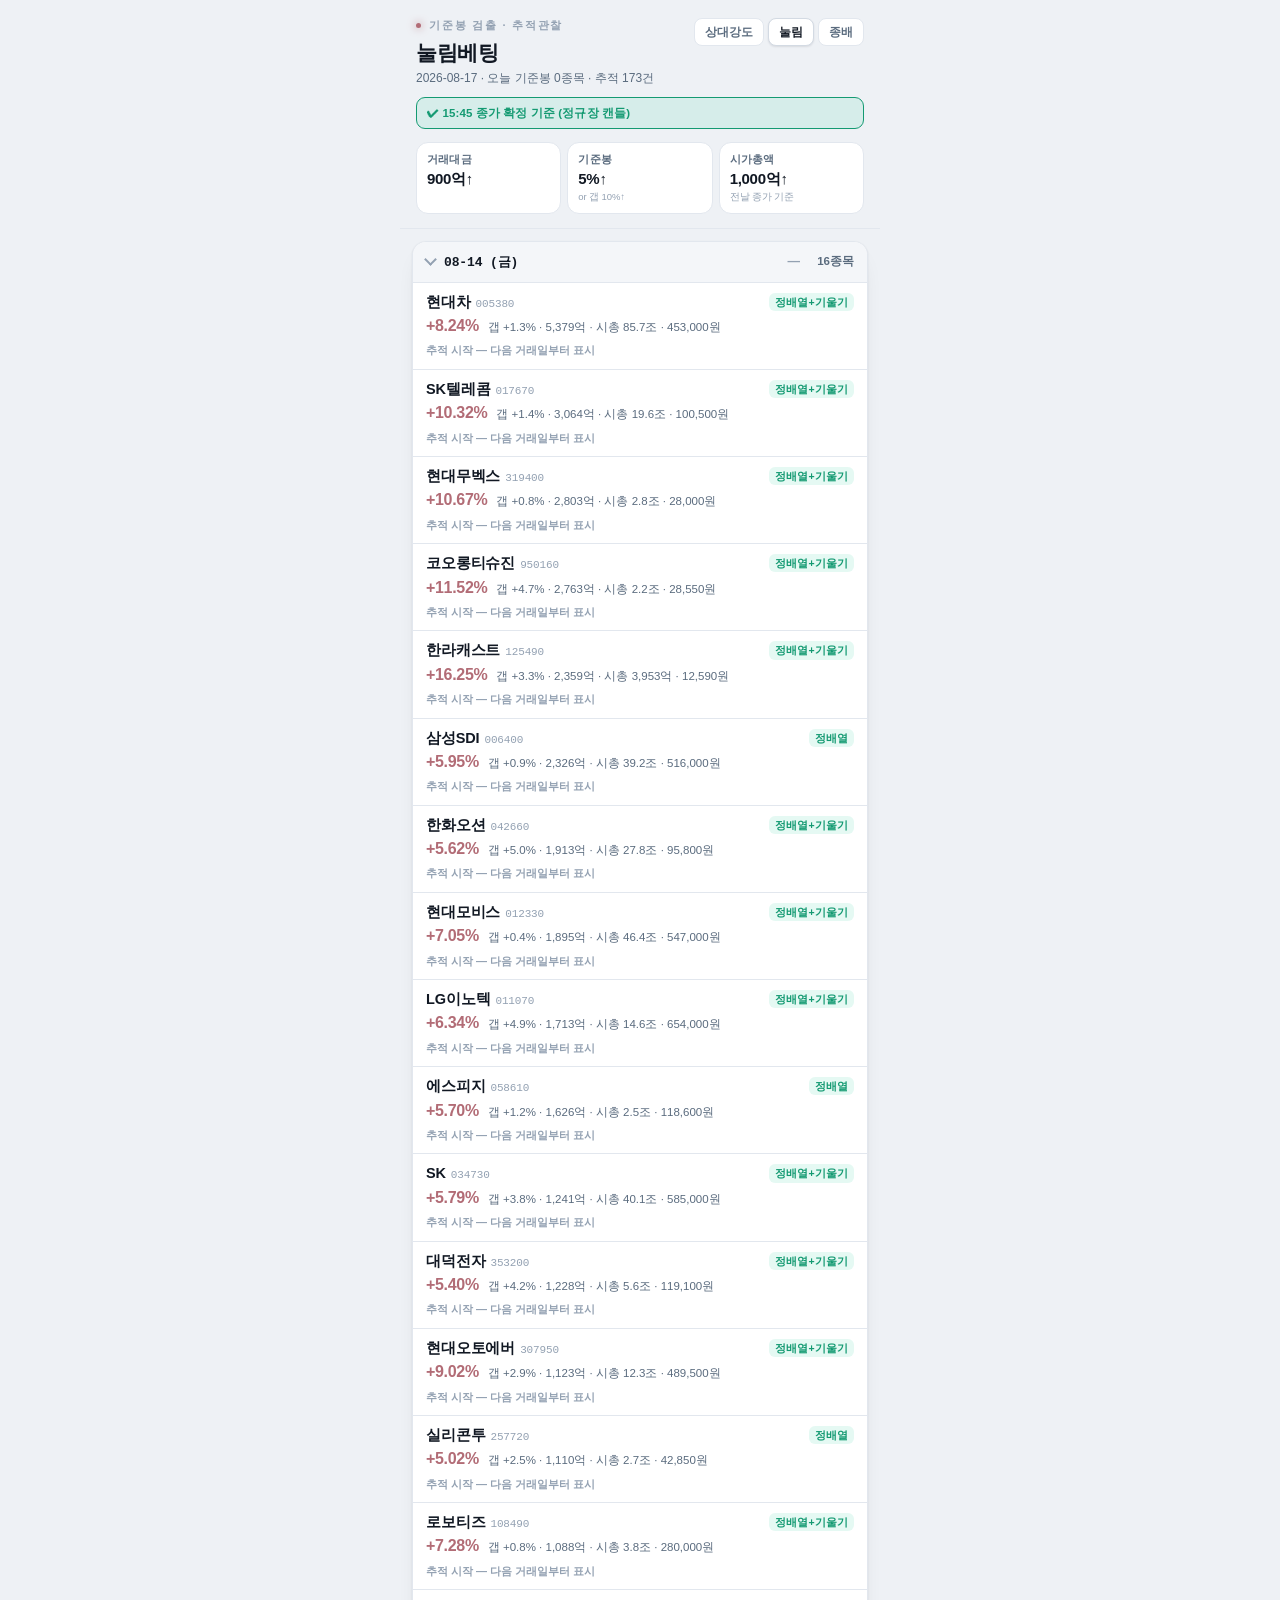
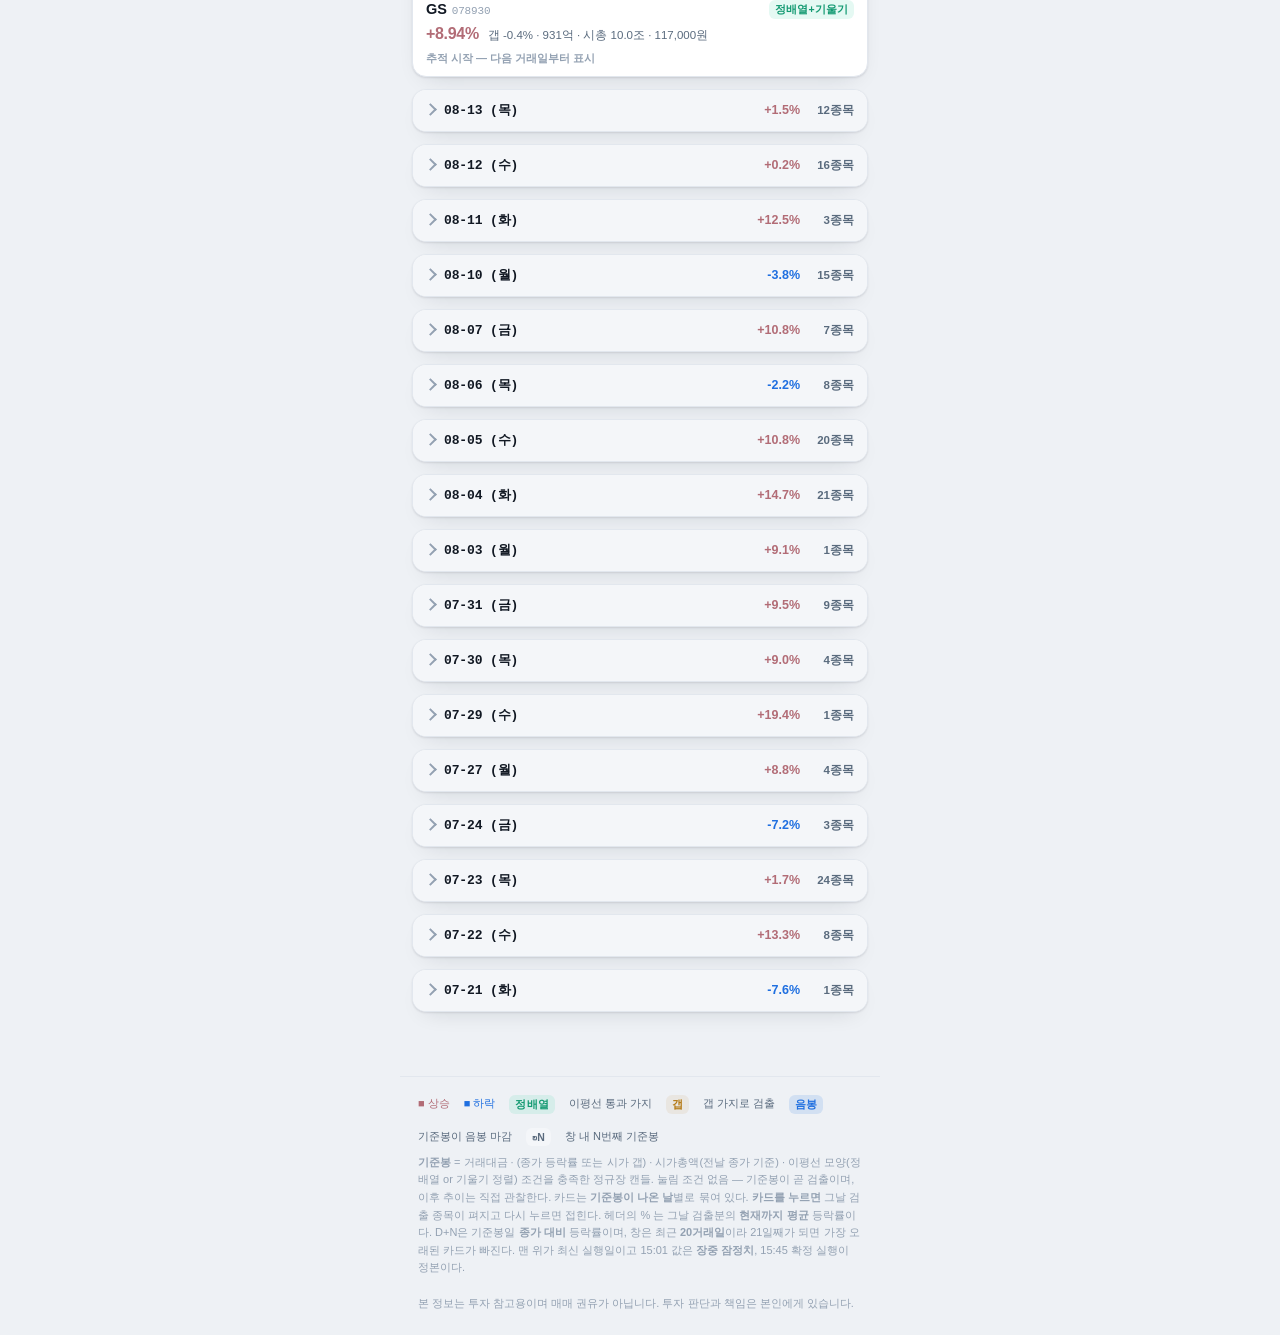
==== commit dc04a9d5: "nav: restore the self button (user reversed the decision) Reverts 721d7fb. The user asked for all th" ====
--- a/eunhaengnamu.html
+++ b/eunhaengnamu.html
@@ -20,13 +20,15 @@
         <h1>눌림베팅</h1>
         <div class="meta" id="meta">불러오는 중…</div>
       </div>
-      <!-- 내비는 **다른 페이지로 가는 링크만** 둔다 — 자기 버튼은 넣지 않는다
-           (사용자 지시 2026-08-17: "자신의 페이지에 자신의 버튼은 필요없어").
-           현재 위치는 위 h1 이 이미 알려주고, 페이지가 늘수록 자리만 차지한다
-           (상대강도 실측: 360px 3버튼 → 2줄, 자기 버튼 제거 시 1줄).
-           라벨은 짧게 — 눌림/종배. 페이지 제목(h1·title)은 눌림베팅 유지. -->
-      <nav class="pagenav" aria-label="다른 페이지">
+      <!-- 세 페이지 모두 **3버튼 전체**를 보여준다 — 자기 버튼 포함
+           (사용자 지시 2026-08-17). 같은 날 "자기 버튼은 필요없다"고 뺐다가
+           되돌린 것이니, 다시 빼기 전에 사용자에게 확인할 것.
+           자기 버튼은 class="on" + aria-current="page" 로 강조된다
+           (style.css 의 .pagenav a.on — 세 페이지 공유, 지우지 말 것).
+           라벨은 짧게 — 상대강도/눌림/종배. 페이지 제목(h1·title)은 눌림베팅. -->
+      <nav class="pagenav" aria-label="페이지 선택">
         <a href="./">상대강도</a>
+        <a class="on" href="./eunhaengnamu.html" aria-current="page">눌림</a>
         <a href="./jongbae.html">종배</a>
       </nav>
     </div>
